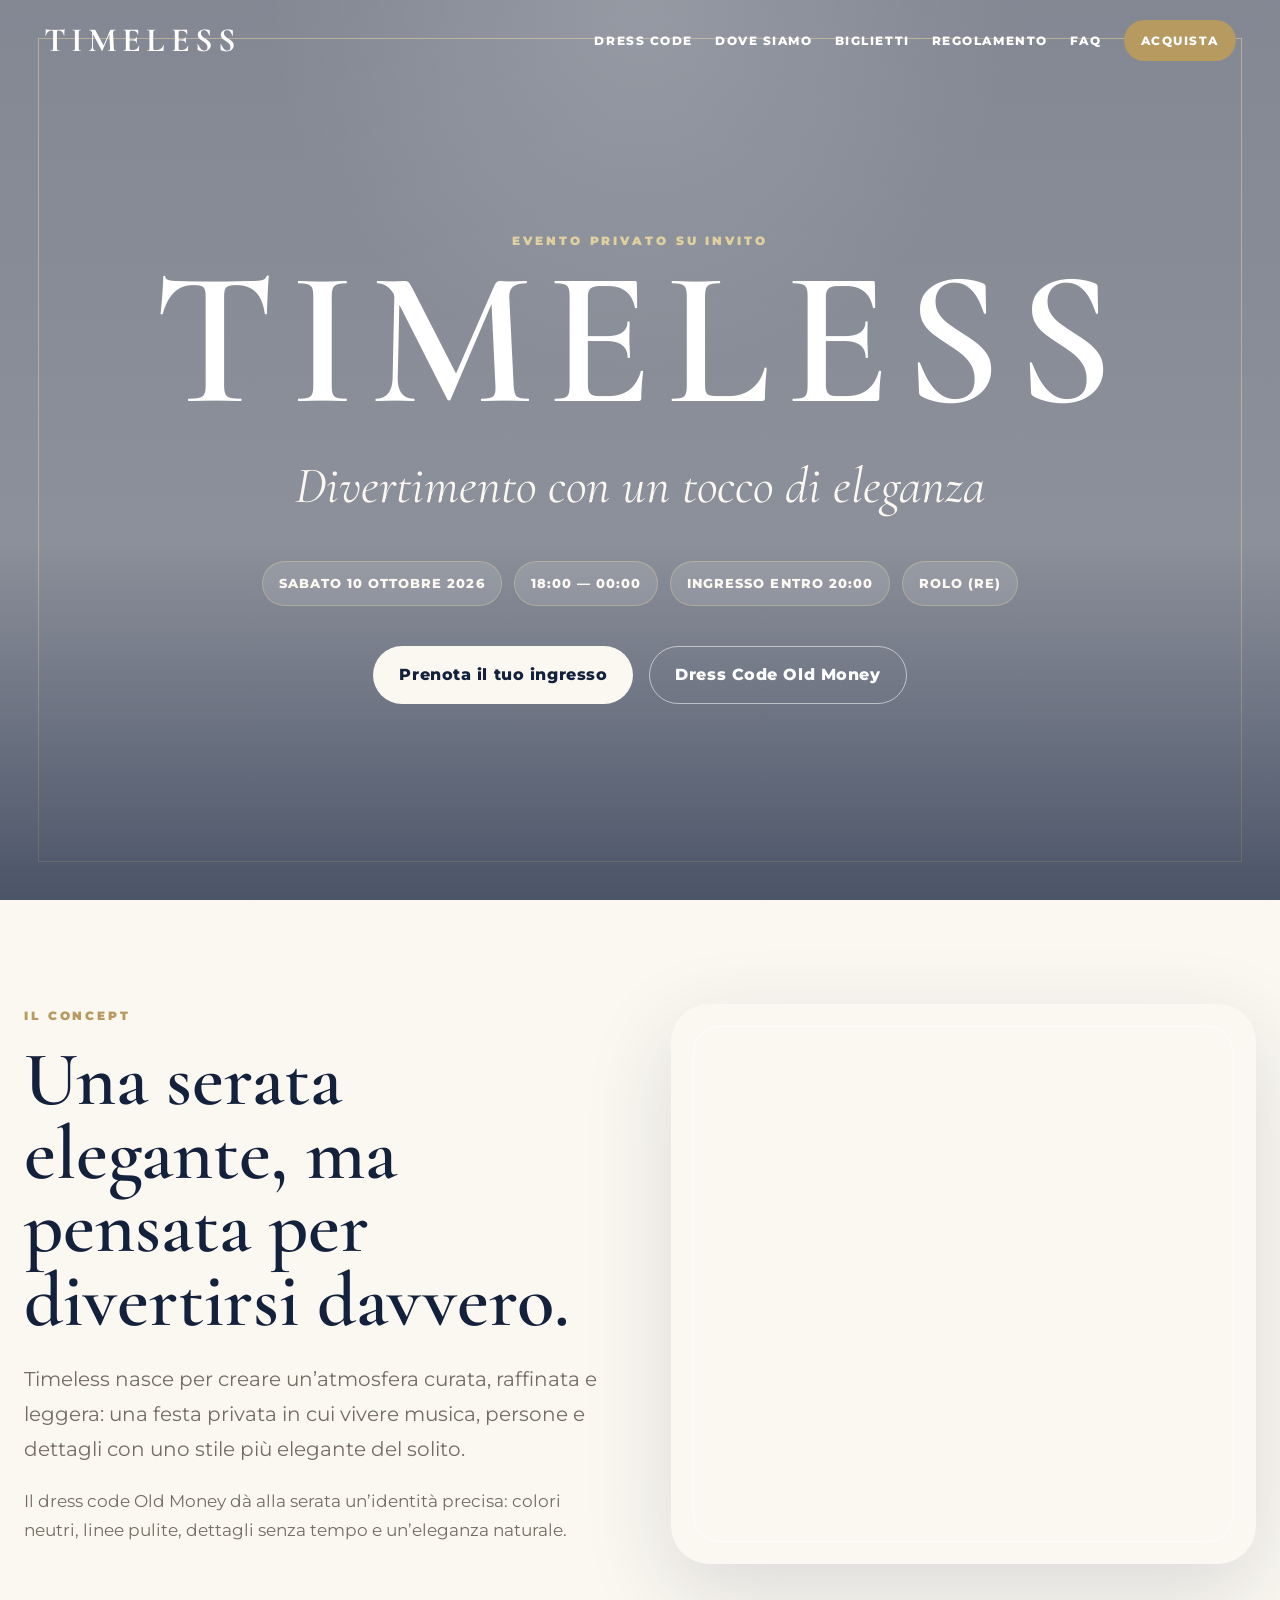
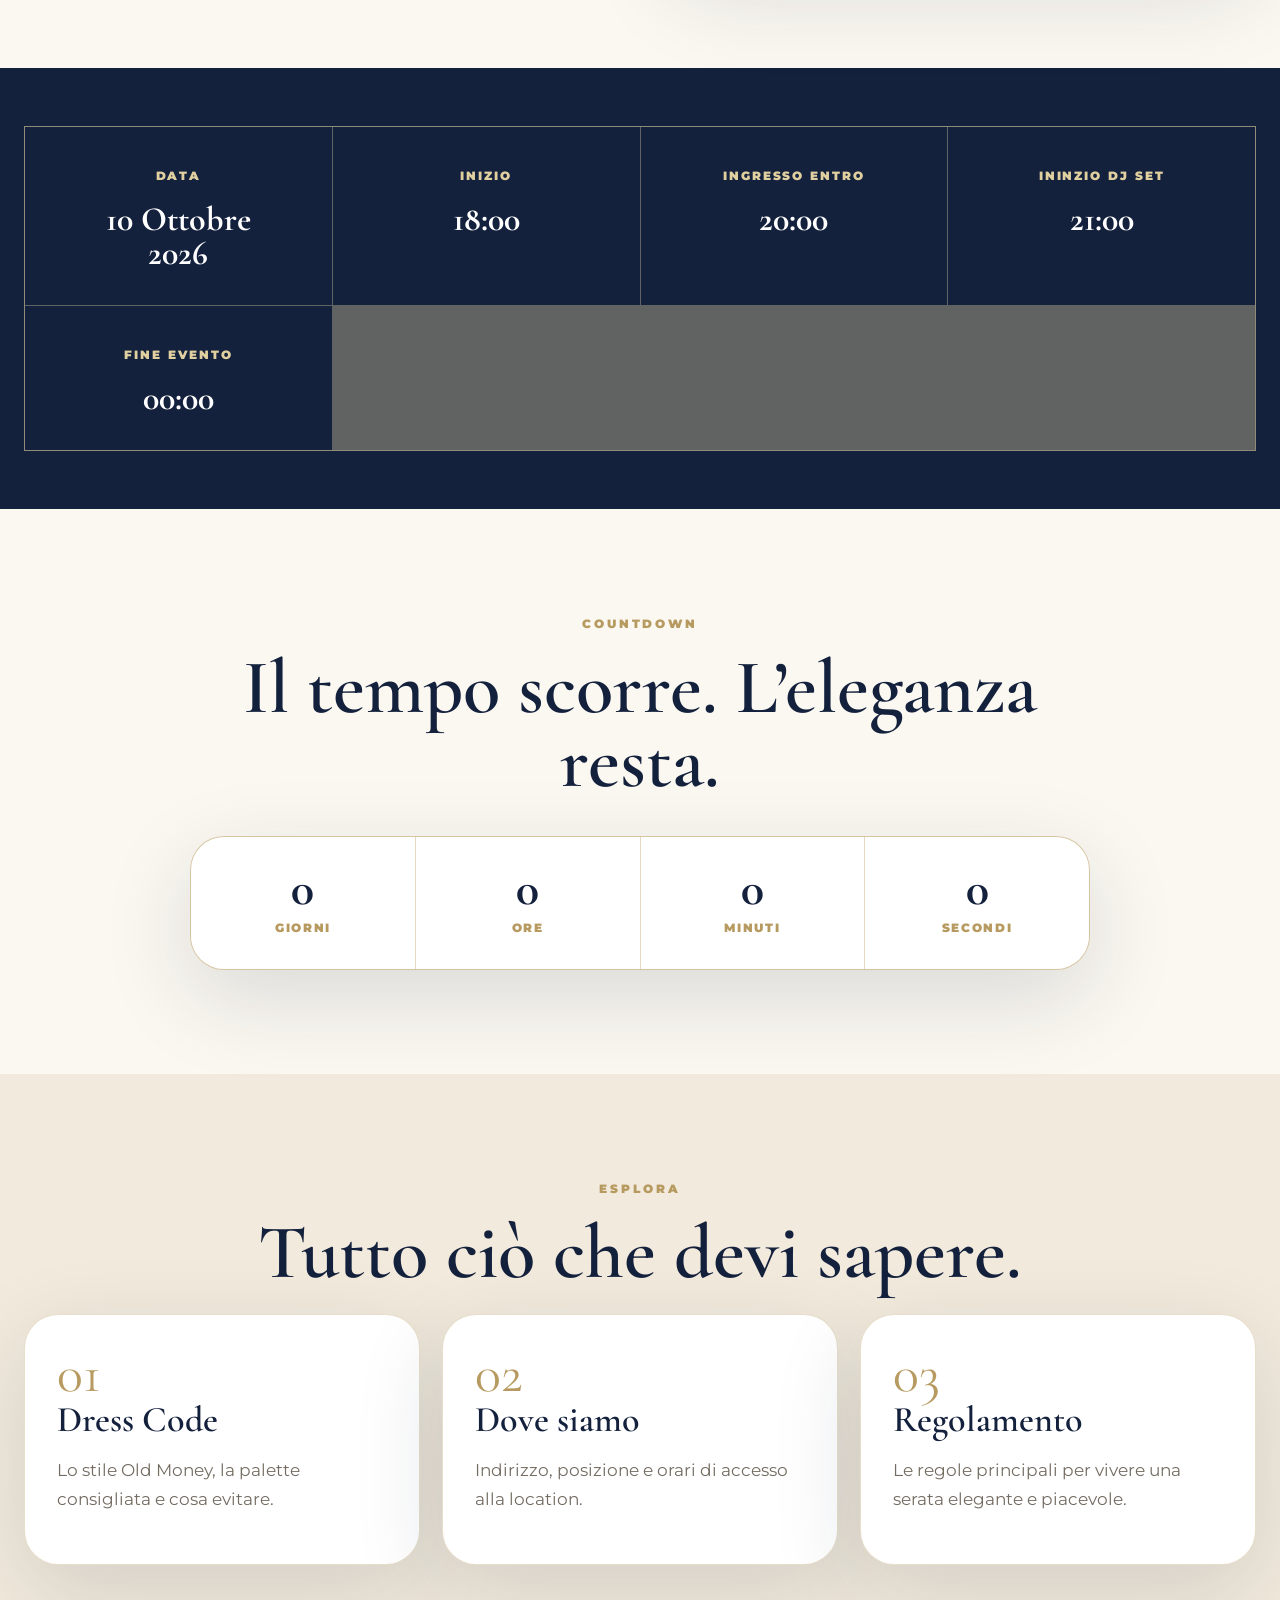
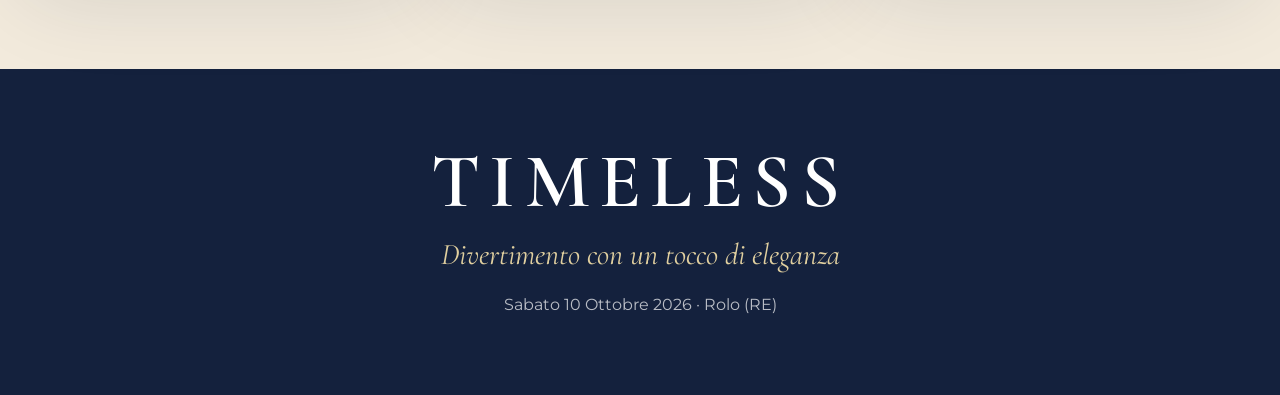
==== index.html @ 0459ccb4 "Update index.html" ====
<!doctype html>
<html lang="it">
<head>
  <meta charset="utf-8">
  <meta name="viewport" content="width=device-width, initial-scale=1">
  <title>Home | Timeless</title>
  <meta name="description" content="Timeless - Divertimento con un tocco di eleganza. Sabato 10 Ottobre 2026.">
  <meta property="og:title" content="Timeless">
  <meta property="og:description" content="Divertimento con un tocco di eleganza. Sabato 10 Ottobre 2026.">
  <meta name="theme-color" content="#14213d">
  <link rel="preconnect" href="https://fonts.googleapis.com">
  <link rel="preconnect" href="https://fonts.gstatic.com" crossorigin>
  <link href="https://fonts.googleapis.com/css2?family=Cormorant+Garamond:wght@500;600;700&family=Montserrat:wght@300;400;500;600;700;800&display=swap" rel="stylesheet">
  <link rel="stylesheet" href="style.css">
</head>
<body>

<nav class="nav">
  <div class="nav-inner">
    <a class="logo" href="index.html">Timeless</a>
    <button class="menu-toggle" aria-label="Apri menu">☰</button>
    <div class="menu">
      <a href="dress-code.html">Dress Code</a>
      <a href="dove-siamo.html">Dove siamo</a>
      <a href="biglietti.html">Biglietti</a>
      <a href="regolamento.html">Regolamento</a>
      <a href="faq.html">FAQ</a>
      <a class="cta" href="biglietti.html">Acquista</a>
    </div>
  </div>
</nav>

<header class="hero">
  <div class="hero-content">
    <p class="kicker reveal">Evento privato su invito</p>
    <h1 class="reveal">Timeless</h1>
    <p class="slogan reveal">Divertimento con un tocco di eleganza</p>
    <div class="meta reveal">
      <span>Sabato 10 Ottobre 2026</span>
      <span>18:00 — 00:00</span>
      <span>Ingresso entro 20:00</span>
      <span>Rolo (RE)</span>
    </div>
    <a class="btn primary reveal" href="biglietti.html">Prenota il tuo ingresso</a>
    <a class="btn light reveal" href="dress-code.html">Dress Code Old Money</a>
  </div>
</header>

<section class="section">
  <div class="container split">
    <div class="reveal">
      <p class="label">Il concept</p>
      <h2>Una serata elegante, ma pensata per divertirsi davvero.</h2>
      <p class="lead">
        Timeless nasce per creare un’atmosfera curata, raffinata e leggera:
        una festa privata in cui vivere musica, persone e dettagli con uno stile più elegante del solito.
      </p>
      <p>
        Il dress code Old Money dà alla serata un’identità precisa:
        colori neutri, linee pulite, dettagli senza tempo e un’eleganza naturale.
      </p>
    </div>
    <div class="image-card img-event reveal"></div>
  </div>
</section>

<section class="info-band">
  <div class="info-grid">
    <div class="info-item"><span>Data</span><strong>10 Ottobre<br>2026</strong></div>
    <div class="info-item"><span>Inizio</span><strong>18:00</strong></div>
    <div class="info-item"><span>Ingresso entro</span><strong>20:00</strong></div>
    <div class="info-item"><span>Ininzio DJ set</span><strong>21:00</strong></div>
    <div class="info-item"><span>Fine evento</span><strong>00:00</strong></div>
  </div>
</section>

<section class="section">
  <div class="container narrow center reveal">
    <p class="label">Countdown</p>
    <h2>Il tempo scorre. L’eleganza resta.</h2>
    <div class="countdown" data-countdown>
      <div><strong id="days">--</strong><span>Giorni</span></div>
      <div><strong id="hours">--</strong><span>Ore</span></div>
      <div><strong id="minutes">--</strong><span>Minuti</span></div>
      <div><strong id="seconds">--</strong><span>Secondi</span></div>
    </div>
  </div>
</section>

<section class="section" style="background:var(--cream)">
  <div class="container">
    <p class="label center reveal">Esplora</p>
    <h2 class="center reveal">Tutto ciò che devi sapere.</h2>
    <div class="feature-grid">
      <a class="feature reveal" href="dress-code.html"><div class="num">01</div><h3>Dress Code</h3><p>Lo stile Old Money, la palette consigliata e cosa evitare.</p></a>
      <a class="feature reveal" href="dove-siamo.html"><div class="num">02</div><h3>Dove siamo</h3><p>Indirizzo, posizione e orari di accesso alla location.</p></a>
      <a class="feature reveal" href="regolamento.html"><div class="num">03</div><h3>Regolamento</h3><p>Le regole principali per vivere una serata elegante e piacevole.</p></a>
    </div>
  </div>
</section>

<footer>
  <h2>Timeless</h2>
  <p>Divertimento con un tocco di eleganza</p>
  <span>Sabato 10 Ottobre 2026 · Rolo (RE)</span>
</footer>
<script src="script.js"></script>
</body>
</html>
---- style.css ----
:root{
  --white:#ffffff;
  --ivory:#fbf8f1;
  --cream:#f2eadc;
  --beige:#ddcbb4;
  --sand:#c6b08d;
  --gold:#b69a5f;
  --gold-soft:#e0cf9f;
  --navy:#14213d;
  --navy-soft:#223659;
  --ink:#27231f;
  --muted:#746c62;
  --line:rgba(182,154,95,.32);
  --shadow:0 28px 90px rgba(20,33,61,.14);
}

*{box-sizing:border-box}

html{scroll-behavior:smooth}

body{
  margin:0;
  background:var(--ivory);
  color:var(--ink);
  font-family:"Montserrat", Arial, sans-serif;
  line-height:1.75;
}

body.menu-open{overflow:hidden}

a{color:inherit}

.nav{
  position:fixed;
  top:0;
  left:0;
  width:100%;
  z-index:100;
  transition:.3s ease;
  color:var(--white);
}

.nav.scrolled,
body.inner-page .nav{
  background:rgba(251,248,241,.94);
  backdrop-filter:blur(18px);
  border-bottom:1px solid var(--line);
  color:var(--navy);
}

.nav-inner{
  max-width:1240px;
  margin:auto;
  padding:20px 24px;
  display:flex;
  align-items:center;
  justify-content:space-between;
  gap:22px;
}

.logo{
  font-family:"Cormorant Garamond", serif;
  font-size:34px;
  line-height:1;
  text-transform:uppercase;
  letter-spacing:.15em;
  font-weight:700;
  text-decoration:none;
}

.menu{
  display:flex;
  align-items:center;
  gap:22px;
  flex-wrap:wrap;
}

.menu a{
  text-decoration:none;
  text-transform:uppercase;
  letter-spacing:.13em;
  font-size:12px;
  font-weight:800;
}

.menu a:hover{color:var(--gold)}

.menu .cta{
  background:var(--gold);
  color:var(--white);
  padding:10px 17px;
  border-radius:999px;
}

.menu-toggle{
  display:none;
  background:transparent;
  border:0;
  color:inherit;
  font-size:30px;
}

.hero{
  min-height:100vh;
  display:grid;
  place-items:center;
  text-align:center;
  position:relative;
  overflow:hidden;
  color:var(--white);
  background:
    linear-gradient(rgba(20,33,61,.52), rgba(20,33,61,.46)),
    url("https://images.unsplash.com/photo-1519225421980-715cb0215aed?auto=format&fit=crop&w=2200&q=85") center/cover;
}

.hero::before{
  content:"";
  position:absolute;
  inset:38px;
  border:1px solid rgba(224,207,159,.55);
  pointer-events:none;
}

.hero::after{
  content:"";
  position:absolute;
  inset:0;
  background:
    radial-gradient(circle at top, rgba(255,255,255,.15), transparent 34%),
    linear-gradient(to bottom, transparent 60%, rgba(20,33,61,.56));
}

.hero-content{
  position:relative;
  z-index:2;
  max-width:1120px;
  padding:120px 24px 80px;
}

.kicker,.label{
  color:var(--gold-soft);
  text-transform:uppercase;
  letter-spacing:.24em;
  font-size:12px;
  font-weight:900;
  margin:0 0 17px;
}

.label{color:var(--gold)}

.hero h1,.page-hero h1,h2,h3{
  font-family:"Cormorant Garamond", serif;
  font-weight:600;
}

.hero h1{
  margin:0;
  font-size:clamp(78px,15vw,196px);
  line-height:.76;
  text-transform:uppercase;
  letter-spacing:.075em;
}

.slogan{
  font-family:"Cormorant Garamond", serif;
  font-size:clamp(30px,4vw,54px);
  font-style:italic;
  margin:28px 0 30px;
  color:var(--ivory);
}

.meta{
  display:flex;
  justify-content:center;
  flex-wrap:wrap;
  gap:12px;
  margin-bottom:34px;
}

.meta span{
  background:rgba(255,255,255,.12);
  border:1px solid rgba(224,207,159,.38);
  border-radius:999px;
  color:var(--ivory);
  padding:10px 16px;
  font-size:13px;
  font-weight:800;
  text-transform:uppercase;
  letter-spacing:.08em;
}

.btn{
  display:inline-flex;
  justify-content:center;
  align-items:center;
  min-height:50px;
  padding:14px 25px;
  margin:6px;
  border-radius:999px;
  border:1px solid transparent;
  font-weight:800;
  text-decoration:none;
  letter-spacing:.035em;
  transition:.22s ease;
  cursor:pointer;
}

.btn:hover{
  transform:translateY(-2px);
  box-shadow:0 18px 40px rgba(20,33,61,.16);
}

.btn.primary{background:var(--navy);color:var(--white)}
.btn.light{background:var(--white);color:var(--navy);border-color:var(--line)}
.btn.gold{background:var(--gold);color:var(--white)}
.btn.full{width:100%}

.hero .btn.primary{background:var(--ivory);color:var(--navy)}
.hero .btn.light{background:transparent;color:var(--white);border-color:rgba(255,255,255,.55)}

.section{
  padding:104px 24px;
}

.container{
  max-width:1240px;
  margin:auto;
}

.narrow{max-width:900px}

.center{text-align:center;margin-left:auto;margin-right:auto}

h2{
  font-size:clamp(44px,6vw,82px);
  line-height:.96;
  margin:0 0 24px;
  color:var(--navy);
}

h3{
  color:var(--navy);
  font-size:36px;
  line-height:1.04;
  margin:0 0 13px;
}

p{
  font-size:17px;
  color:var(--muted);
}

.lead{
  font-size:20px;
  max-width:780px;
}

.split{
  display:grid;
  grid-template-columns:1fr 1fr;
  gap:62px;
  align-items:center;
}

.image-card{
  min-height:560px;
  border-radius:38px;
  background:center/cover;
  box-shadow:var(--shadow);
  position:relative;
  overflow:hidden;
}

.image-card:after{
  content:"";
  position:absolute;
  inset:22px;
  border:1px solid rgba(255,255,255,.6);
  border-radius:28px;
}

.img-event{background-image:url("https://images.unsplash.com/photo-1464366400600-7168b8af9bc3?auto=format&fit=crop&w=1400&q=85")}
.img-dress{background-image:url("https://images.unsplash.com/photo-1515886657613-9f3515b0c78f?auto=format&fit=crop&w=1400&q=85")}
.img-location{background-image:url("https://images.unsplash.com/photo-1524230572899-a752b3835840?auto=format&fit=crop&w=1400&q=85")}

.info-band{
  background:var(--navy);
  color:var(--white);
  padding:58px 24px;
}

.info-grid{
  max-width:1240px;
  margin:auto;
  display:grid;
  grid-template-columns:repeat(4,1fr);
  border:1px solid rgba(224,207,159,.38);
  background:rgba(224,207,159,.38);
  gap:1px;
}

.info-item{
  background:var(--navy);
  padding:34px 24px;
  text-align:center;
}

.info-item span{
  color:var(--gold-soft);
  text-transform:uppercase;
  letter-spacing:.16em;
  font-size:12px;
  font-weight:900;
}

.info-item strong{
  display:block;
  margin-top:14px;
  color:var(--white);
  font-family:"Cormorant Garamond", serif;
  font-size:34px;
  line-height:1;
}

.countdown{
  display:grid;
  grid-template-columns:repeat(4,1fr);
  gap:1px;
  background:var(--line);
  border:1px solid var(--line);
  border-radius:34px;
  overflow:hidden;
  box-shadow:var(--shadow);
  margin-top:38px;
}

.countdown div{
  background:var(--white);
  padding:28px 12px;
  text-align:center;
}

.countdown strong{
  color:var(--navy);
  font-family:"Cormorant Garamond", serif;
  font-size:48px;
  line-height:1;
  display:block;
}

.countdown span{
  color:var(--gold);
  text-transform:uppercase;
  letter-spacing:.14em;
  font-size:12px;
  font-weight:900;
}

.feature-grid{
  display:grid;
  grid-template-columns:repeat(3,1fr);
  gap:22px;
}

.feature,.card,.ticket,.location-box,.rules-list,.faq-item{
  background:var(--white);
  border:1px solid var(--line);
  border-radius:34px;
  box-shadow:var(--shadow);
}

.feature{
  padding:32px;
  text-decoration:none;
  transition:.25s ease;
}

.feature:hover{transform:translateY(-4px)}

.feature .num{
  color:var(--gold);
  font-family:"Cormorant Garamond", serif;
  font-size:54px;
  line-height:1;
}

.page-hero{
  min-height:500px;
  display:grid;
  place-items:center;
  text-align:center;
  position:relative;
  overflow:hidden;
  background:
    linear-gradient(rgba(251,248,241,.68), rgba(251,248,241,.9)),
    var(--bg) center/cover;
}

.page-hero:after{
  content:"";
  position:absolute;
  inset:34px;
  border:1px solid rgba(182,154,95,.52);
}

.page-hero-content{
  position:relative;
  z-index:2;
  padding:120px 24px 66px;
}

.page-hero h1{
  color:var(--navy);
  font-size:clamp(62px,11vw,128px);
  line-height:.84;
  margin:0;
}

.page-hero p{
  max-width:760px;
  margin:20px auto 0;
  color:var(--navy);
  font-size:20px;
}

.palette{
  display:grid;
  grid-template-columns:repeat(3,1fr);
  gap:18px;
}

.swatch{
  min-height:155px;
  border-radius:30px;
  display:flex;
  align-items:flex-end;
  padding:18px;
  background:var(--c);
  border:1px solid rgba(20,33,61,.08);
  box-shadow:var(--shadow);
}

.swatch span{
  background:rgba(255,255,255,.82);
  color:var(--navy);
  border-radius:999px;
  padding:8px 12px;
  font-size:13px;
  font-weight:900;
}

.advice-grid,.ticket-grid{
  display:grid;
  grid-template-columns:repeat(2,1fr);
  gap:24px;
}

.card{
  padding:34px;
}

.ticket{
  padding:40px;
}

.ticket.featured{
  background:linear-gradient(180deg,#fff,var(--cream));
  border-color:rgba(182,154,95,.78);
}

.ticket-type{
  color:var(--gold);
  text-transform:uppercase;
  letter-spacing:.18em;
  font-size:12px;
  font-weight:900;
}

.price{
  color:var(--navy);
  font-family:"Cormorant Garamond", serif;
  font-size:90px;
  line-height:1;
  margin:12px 0 12px;
}

.ticket ul{
  list-style:none;
  padding:0;
  margin:0 0 30px;
}

.ticket li{
  padding:12px 0;
  border-bottom:1px solid rgba(182,154,95,.2);
  color:var(--muted);
}

.ticket li:before{
  content:"✓";
  color:var(--gold);
  font-weight:900;
  margin-right:10px;
}

.location-box{
  padding:42px;
}

.map-card{
  min-height:440px;
  border-radius:38px;
  background:
    linear-gradient(rgba(20,33,61,.65), rgba(20,33,61,.75)),
    url("https://images.unsplash.com/photo-1524230572899-a752b3835840?auto=format&fit=crop&w=1400&q=85") center/cover;
  display:grid;
  place-items:center;
  text-align:center;
  color:var(--white);
  box-shadow:var(--shadow);
}

.map-card h3{color:var(--white);font-size:48px}
.map-card p{color:var(--gold-soft)}

.rules-list{
  overflow:hidden;
}

.rule{
  display:grid;
  grid-template-columns:270px 1fr;
  gap:24px;
  padding:26px 32px;
  border-bottom:1px solid rgba(182,154,95,.2);
}

.rule:last-child{border-bottom:0}

.rule strong{color:var(--navy)}
.rule span{color:var(--muted)}

.faq-grid{
  display:grid;
  gap:18px;
}

.faq-item{
  padding:28px 32px;
}

.faq-item h3{
  font-size:30px;
}

.faq-item p{
  margin-bottom:0;
}

footer{
  background:var(--navy);
  color:var(--white);
  text-align:center;
  padding:76px 24px;
}

footer h2{
  color:var(--white);
  margin:0 0 10px;
  text-transform:uppercase;
  letter-spacing:.12em;
}

footer p{
  color:var(--gold-soft);
  font-family:"Cormorant Garamond", serif;
  font-size:30px;
  font-style:italic;
  margin:0 0 10px;
}

footer span{color:rgba(255,255,255,.7)}

.reveal{
  opacity:0;
  transform:translateY(22px);
  transition:.7s ease;
}

.reveal.visible{
  opacity:1;
  transform:translateY(0);
}

@media(max-width:920px){
  .menu-toggle{display:block}
  .menu{
    position:fixed;
    inset:72px 0 auto 0;
    background:rgba(251,248,241,.98);
    color:var(--navy);
    padding:24px;
    display:none;
    flex-direction:column;
    border-bottom:1px solid var(--line);
  }
  .menu.open{display:flex}
  .split{grid-template-columns:1fr}
  .info-grid{grid-template-columns:repeat(2,1fr)}
  .feature-grid{grid-template-columns:1fr}
  .palette{grid-template-columns:repeat(2,1fr)}
  .advice-grid,.ticket-grid{grid-template-columns:1fr}
  .rule{grid-template-columns:1fr;gap:8px}
}

@media(max-width:560px){
  .nav-inner{padding:16px 20px}
  .logo{font-size:27px}
  .hero h1{font-size:68px}
  .section{padding:76px 20px}
  .info-grid{grid-template-columns:1fr}
  .countdown{grid-template-columns:repeat(2,1fr)}
  .palette{grid-template-columns:1fr}
  .image-card{min-height:360px}
  .price{font-size:70px}
}
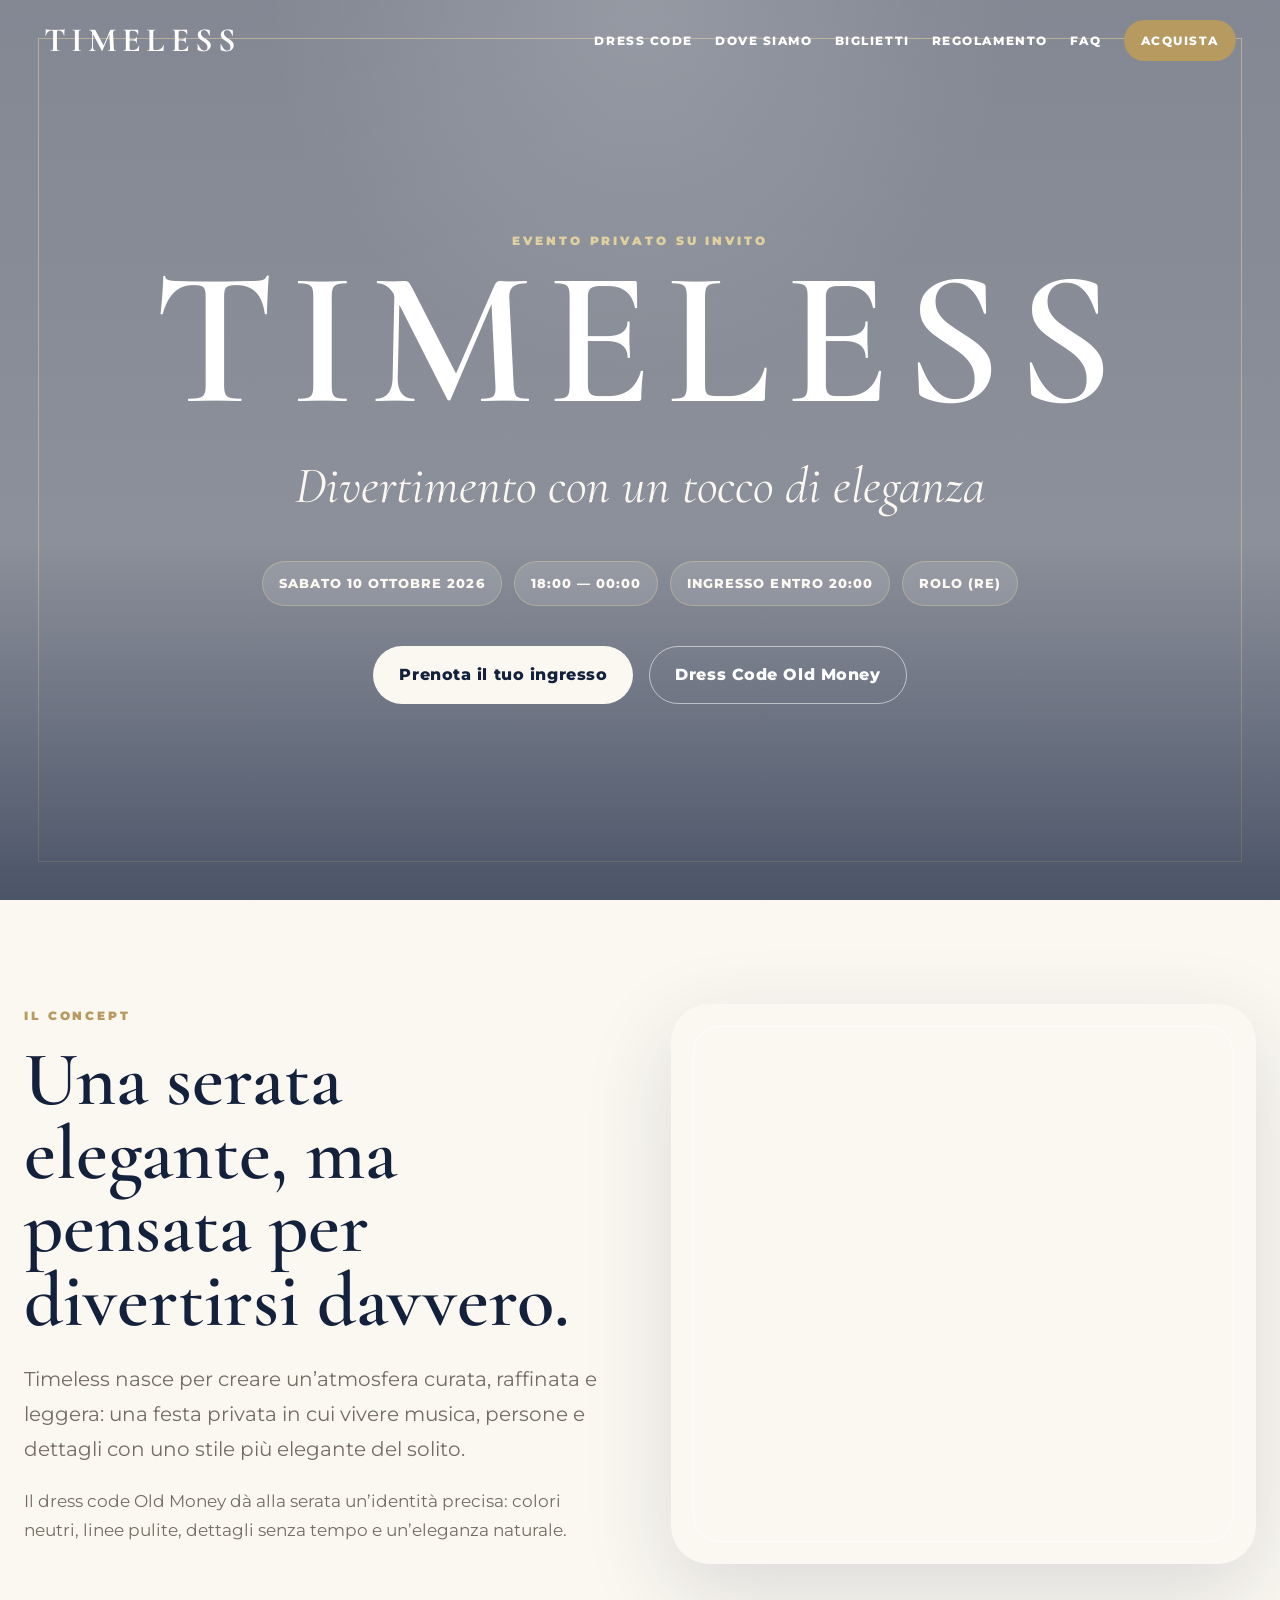
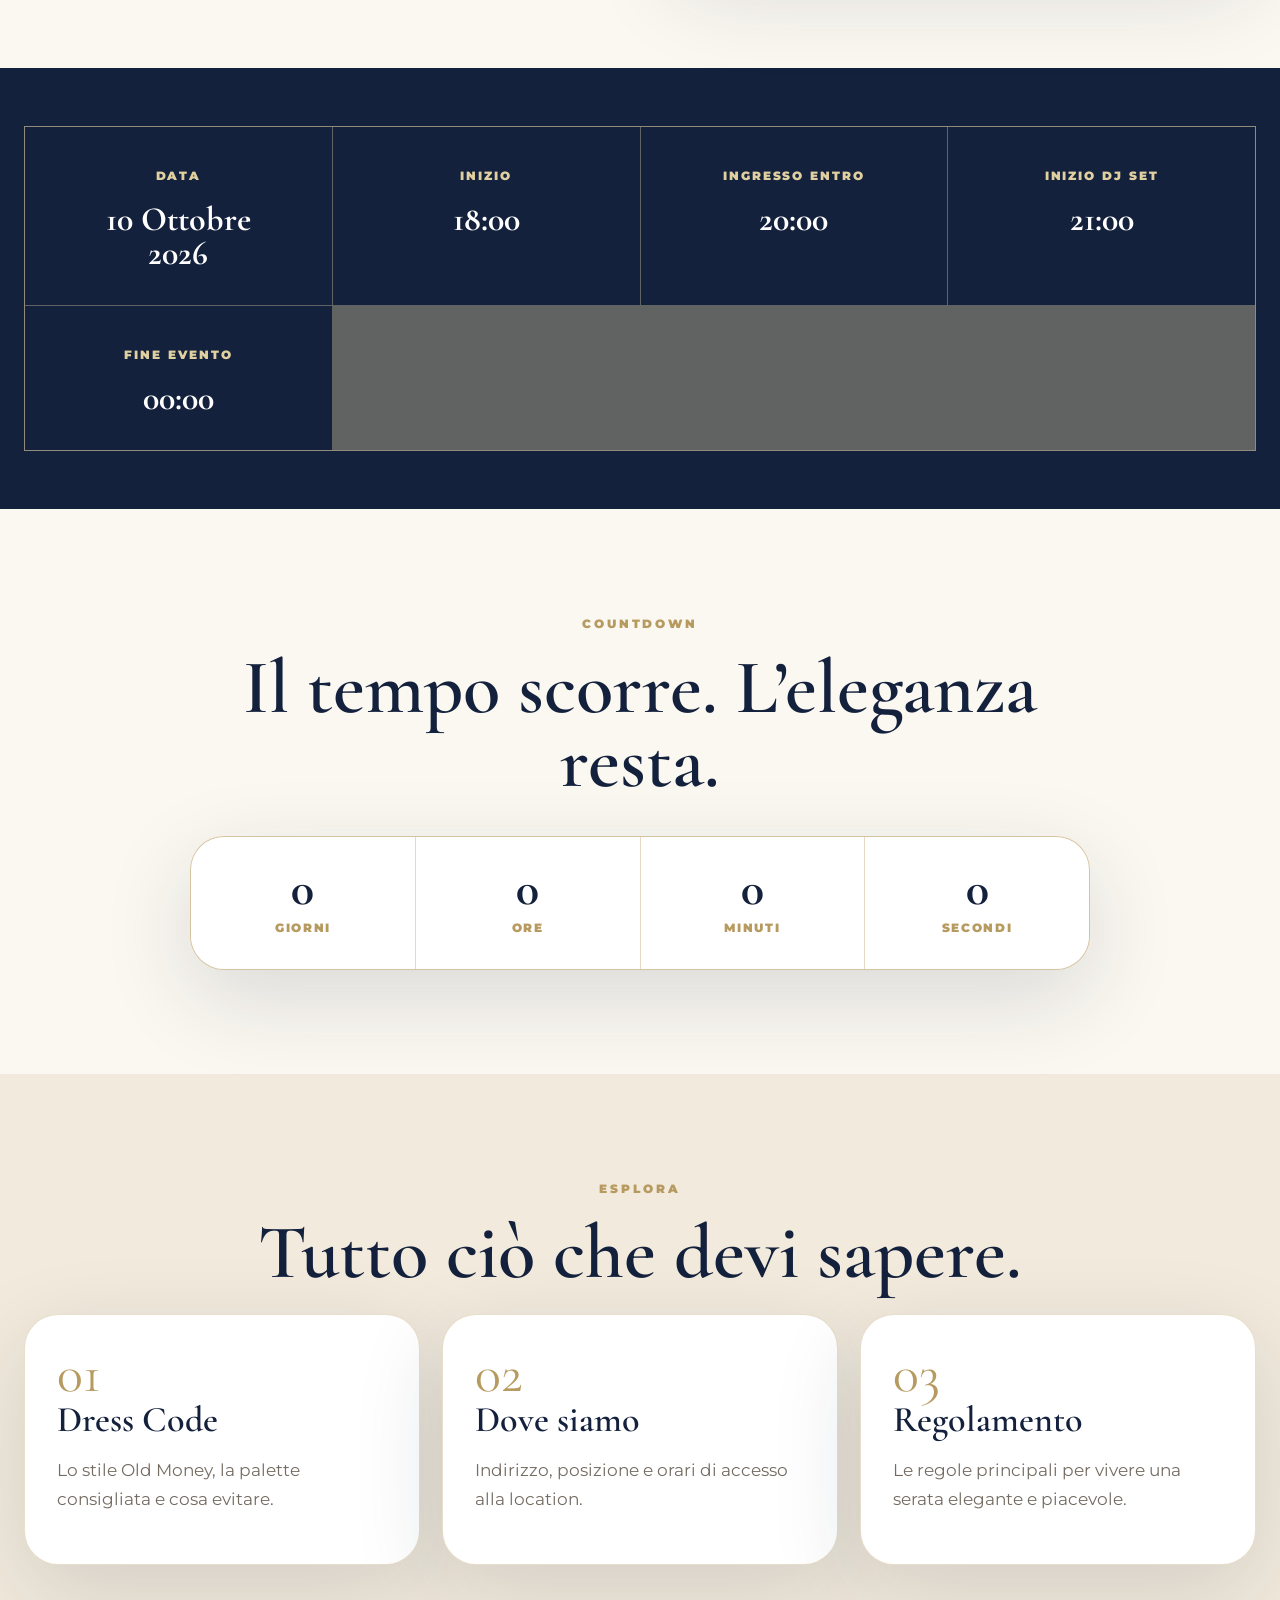
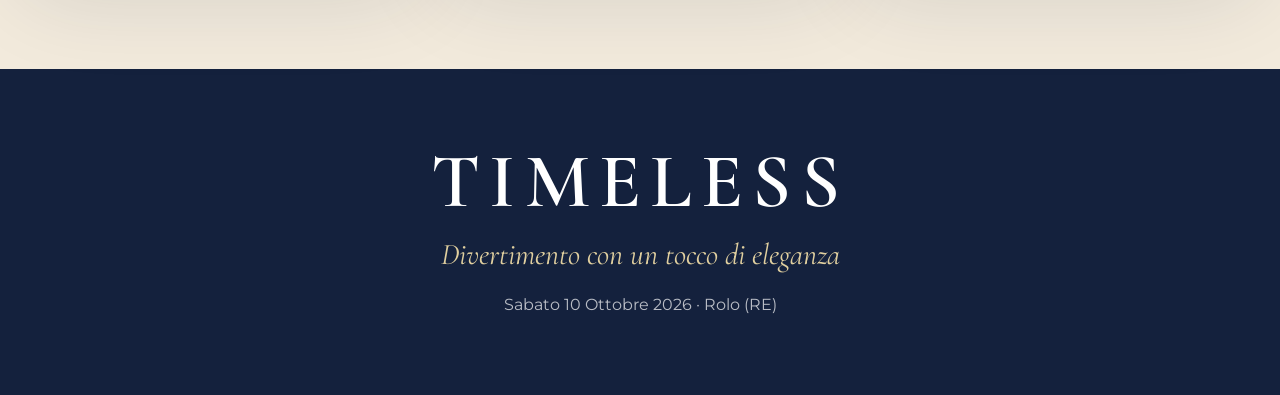
==== commit 3cd7e893: "Update index.html" ====
--- a/index.html
+++ b/index.html
@@ -69,7 +69,7 @@
     <div class="info-item"><span>Data</span><strong>10 Ottobre<br>2026</strong></div>
     <div class="info-item"><span>Inizio</span><strong>18:00</strong></div>
     <div class="info-item"><span>Ingresso entro</span><strong>20:00</strong></div>
-    <div class="info-item"><span>Ininzio DJ set</span><strong>21:00</strong></div>
+    <div class="info-item"><span>Inizio DJ set</span><strong>21:00</strong></div>
     <div class="info-item"><span>Fine evento</span><strong>00:00</strong></div>
   </div>
 </section>
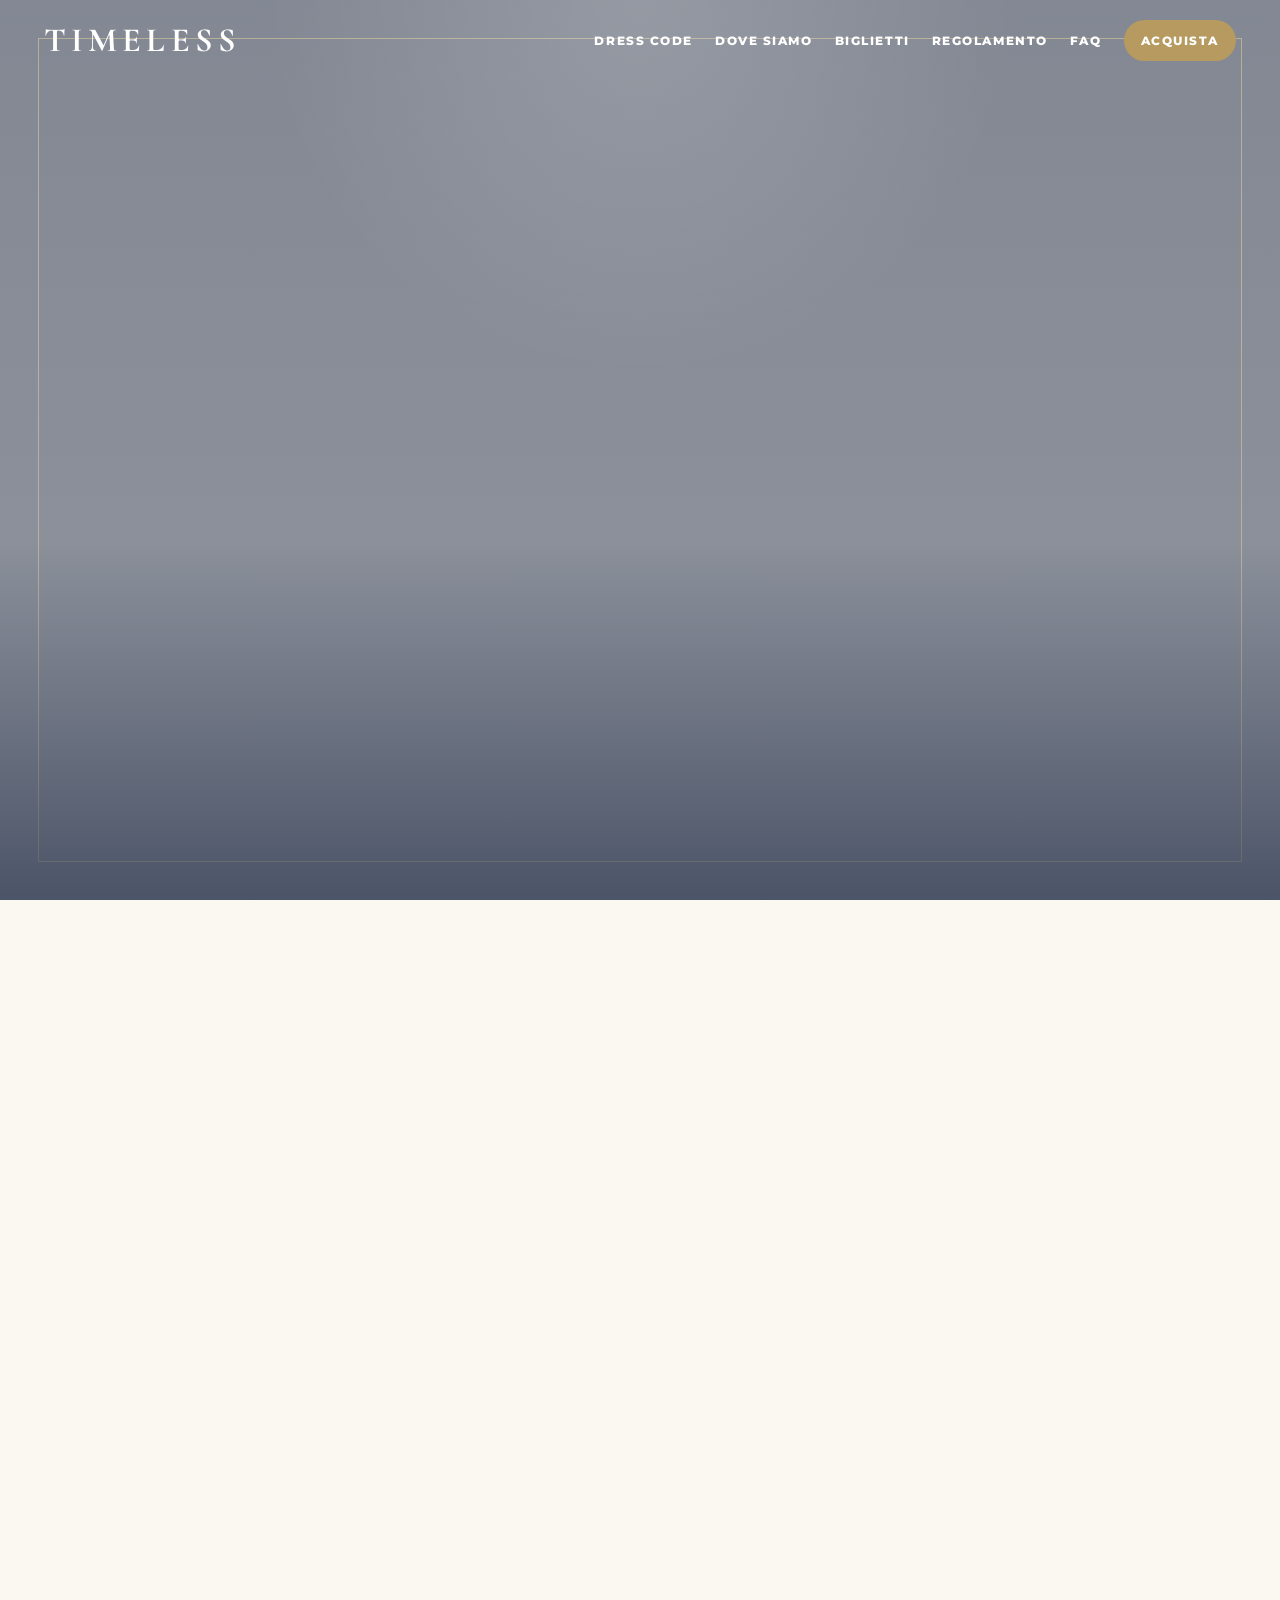
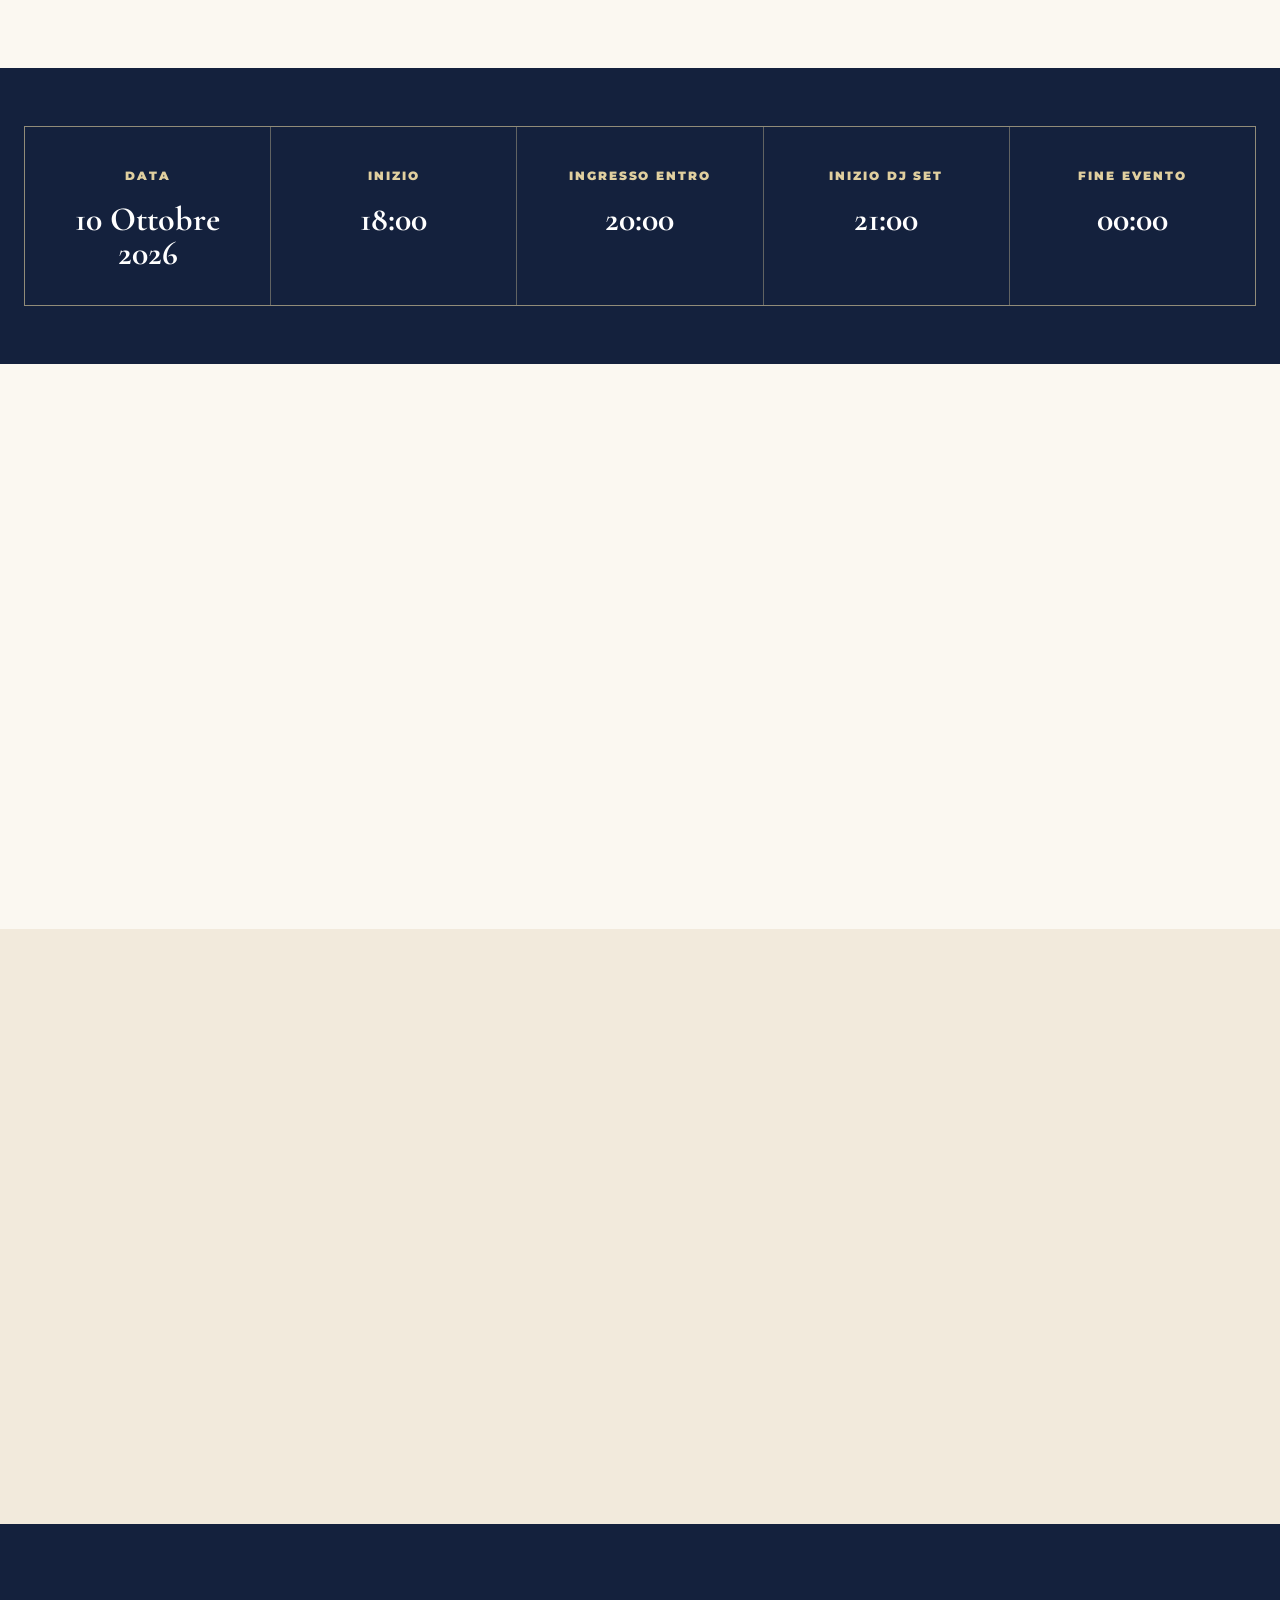
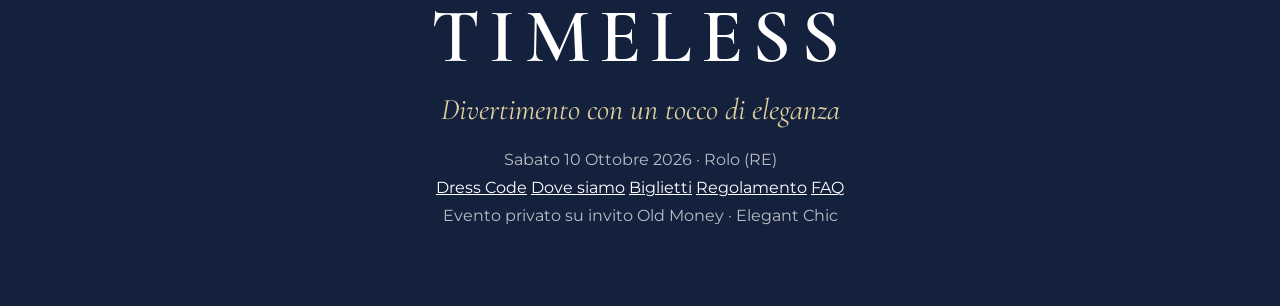
==== commit 18d0083b: "Update index.html footer aggiornato" ====
--- a/index.html
+++ b/index.html
@@ -57,7 +57,7 @@
       </p>
       <p>
         Il dress code Old Money dà alla serata un’identità precisa:
-        colori neutri, linee pulite, dettagli senza tempo e un’eleganza naturale.
+        colori neutri, linee pulite, dettagli senza tempo e un’eleganza naturale!
       </p>
     </div>
     <div class="image-card img-event reveal"></div>
@@ -99,11 +99,25 @@
   </div>
 </section>
 
-<footer>
-  <h2>Timeless</h2>
-  <p>Divertimento con un tocco di eleganza</p>
-  <span>Sabato 10 Ottobre 2026 · Rolo (RE)</span>
+<footer class="premium-footer">
+  <div class="footer-inner">
+    <div class="footer-brand">
+      <h2>Timeless</h2>
+      <p>Divertimento con un tocco di eleganza</p>
+      <span>Sabato 10 Ottobre 2026 · Rolo (RE)</span>
+    </div>
+
+    <div class="footer-links">
+      <a href="dress-code.html">Dress Code</a>
+      <a href="dove-siamo.html">Dove siamo</a>
+      <a href="biglietti.html">Biglietti</a>
+      <a href="regolamento.html">Regolamento</a>
+      <a href="faq.html">FAQ</a>
+    </div>
+  </div>
+
+  <div class="footer-bottom">
+    <span>Evento privato su invito</span>
+    <span>Old Money · Elegant Chic</span>
+  </div>
 </footer>
-<script src="script.js"></script>
-</body>
-</html>
--- a/style.css
+++ b/style.css
@@ -111,7 +111,7 @@
   color:var(--white);
   background:
     linear-gradient(rgba(20,33,61,.52), rgba(20,33,61,.46)),
-    url("https://images.unsplash.com/photo-1519225421980-715cb0215aed?auto=format&fit=crop&w=2200&q=85") center/cover;
+    url("https://images.unsplash.com/photo-1519671482749-fd09be7ccebf?auto=format&fit=crop&w=2200&q=85") center/cover;
 }
 
 .hero::before{
@@ -280,9 +280,17 @@
   border-radius:28px;
 }
 
-.img-event{background-image:url("https://images.unsplash.com/photo-1464366400600-7168b8af9bc3?auto=format&fit=crop&w=1400&q=85")}
-.img-dress{background-image:url("https://images.unsplash.com/photo-1515886657613-9f3515b0c78f?auto=format&fit=crop&w=1400&q=85")}
-.img-location{background-image:url("https://images.unsplash.com/photo-1524230572899-a752b3835840?auto=format&fit=crop&w=1400&q=85")}
+.img-event{
+  background-image:url("https://images.unsplash.com/photo-1519671482749-fd09be7ccebf?auto=format&fit=crop&w=1400&q=85");
+}
+
+.img-dress{
+  background-image:url("https://images.unsplash.com/photo-1529139574466-a303027c1d8b?auto=format&fit=crop&w=1400&q=85");
+}
+
+.img-location{
+  background-image:url("https://images.unsplash.com/photo-1527529482837-4698179dc6ce?auto=format&fit=crop&w=1400&q=85");
+}
 
 .info-band{
   background:var(--navy);
@@ -294,7 +302,7 @@
   max-width:1240px;
   margin:auto;
   display:grid;
-  grid-template-columns:repeat(4,1fr);
+  grid-template-columns:repeat(5,1fr);
   border:1px solid rgba(224,207,159,.38);
   background:rgba(224,207,159,.38);
   gap:1px;
@@ -625,3 +633,66 @@
   .image-card{min-height:360px}
   .price{font-size:70px}
 }
+.ticket-locked {
+  background: #c6b08d !important;
+  color: #ffffff !important;
+  cursor: not-allowed;
+  opacity: 0.85;
+}
+
+.ticket-available {
+  background: #14213d !important;
+  cursor: pointer;
+  opacity: 1;
+}
+
+.parking-section {
+  background: var(--cream);
+}
+
+.parking-grid {
+  display: grid;
+  grid-template-columns: repeat(3, 1fr);
+  gap: 22px;
+  margin-top: 42px;
+}
+
+.parking-card {
+  background: var(--white);
+  border: 1px solid var(--line);
+  border-radius: 34px;
+  padding: 32px;
+  box-shadow: var(--shadow);
+}
+
+.parking-card span {
+  display: inline-block;
+  color: var(--gold);
+  text-transform: uppercase;
+  letter-spacing: .14em;
+  font-size: 12px;
+  font-weight: 900;
+  margin-bottom: 14px;
+}
+
+.parking-card h3 {
+  margin-bottom: 18px;
+}
+
+.parking-card p {
+  font-size: 15px;
+}
+
+@media(max-width: 920px) {
+  .parking-grid {
+    grid-template-columns: 1fr;
+  }
+}
+
+.ticket-note {
+  margin-top: 18px;
+  font-size: 13px;
+  line-height: 1.5;
+  color: var(--muted);
+  text-align: center;
+}
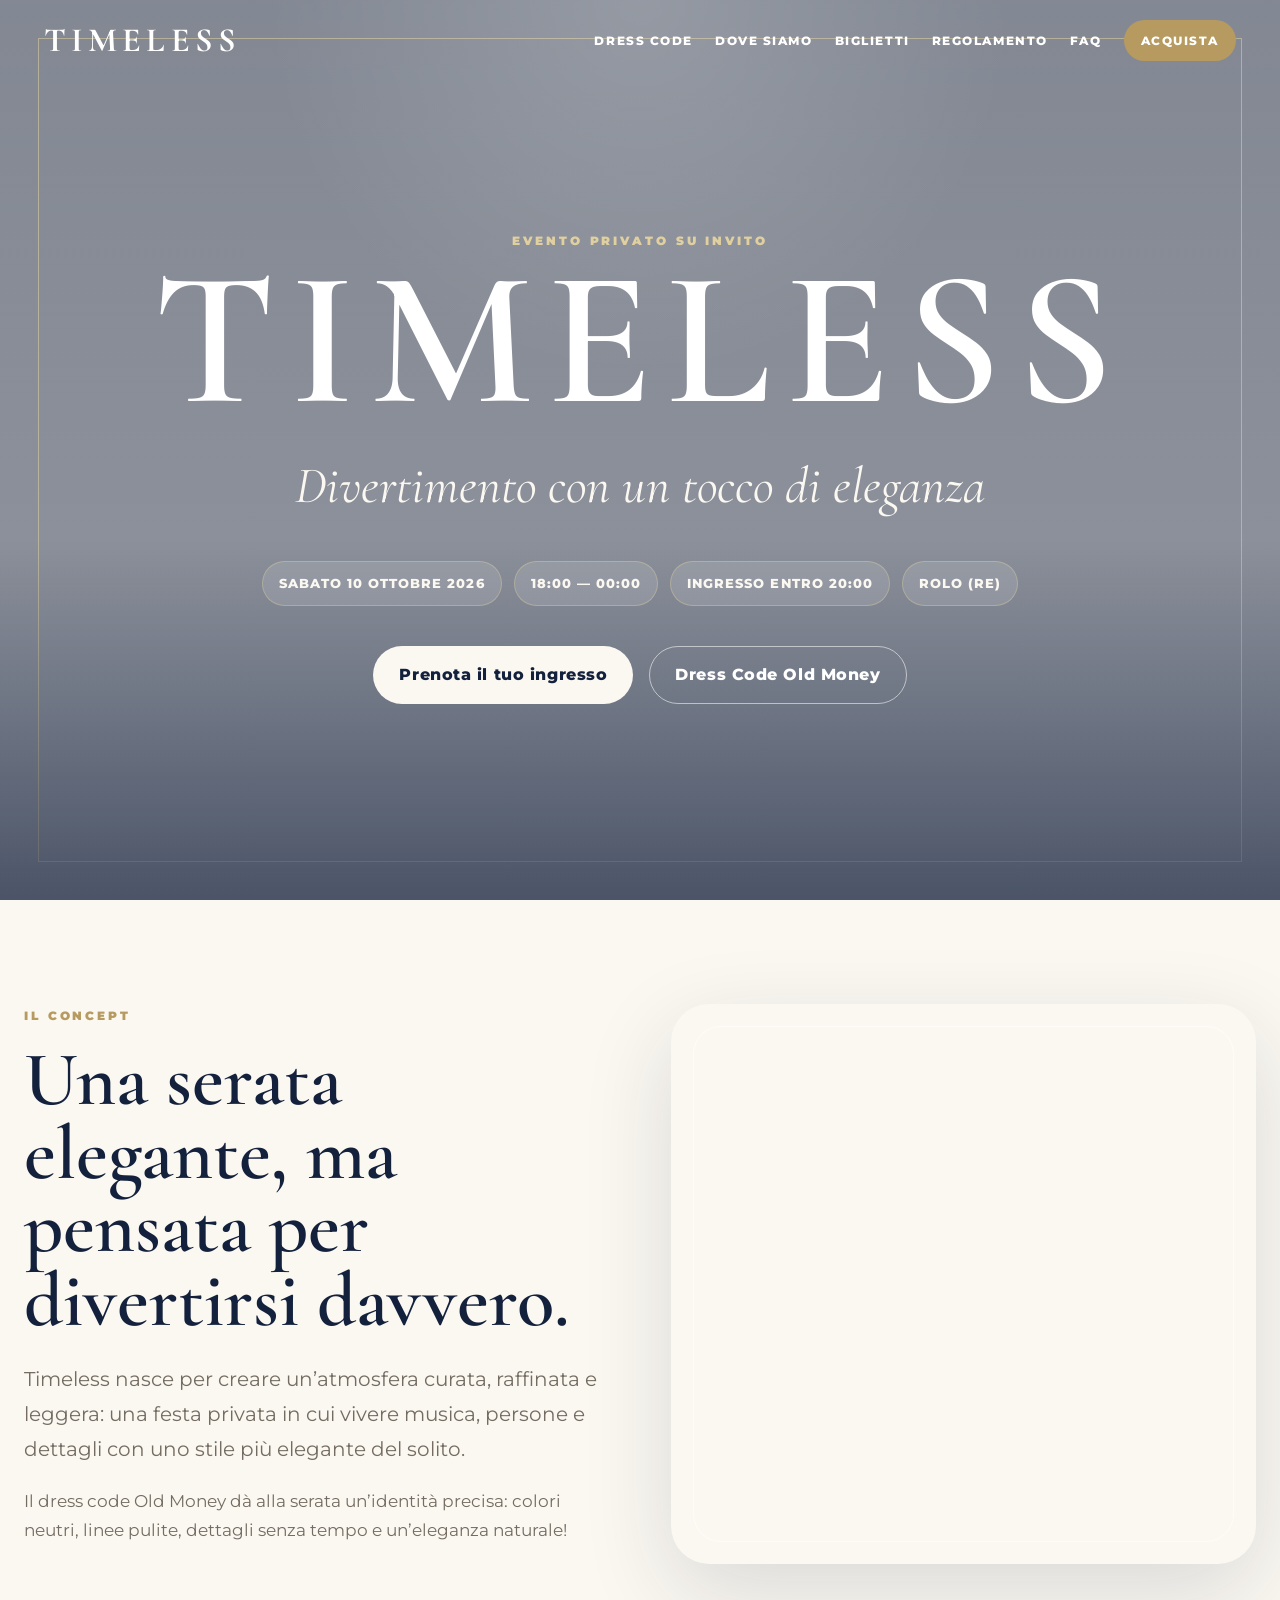
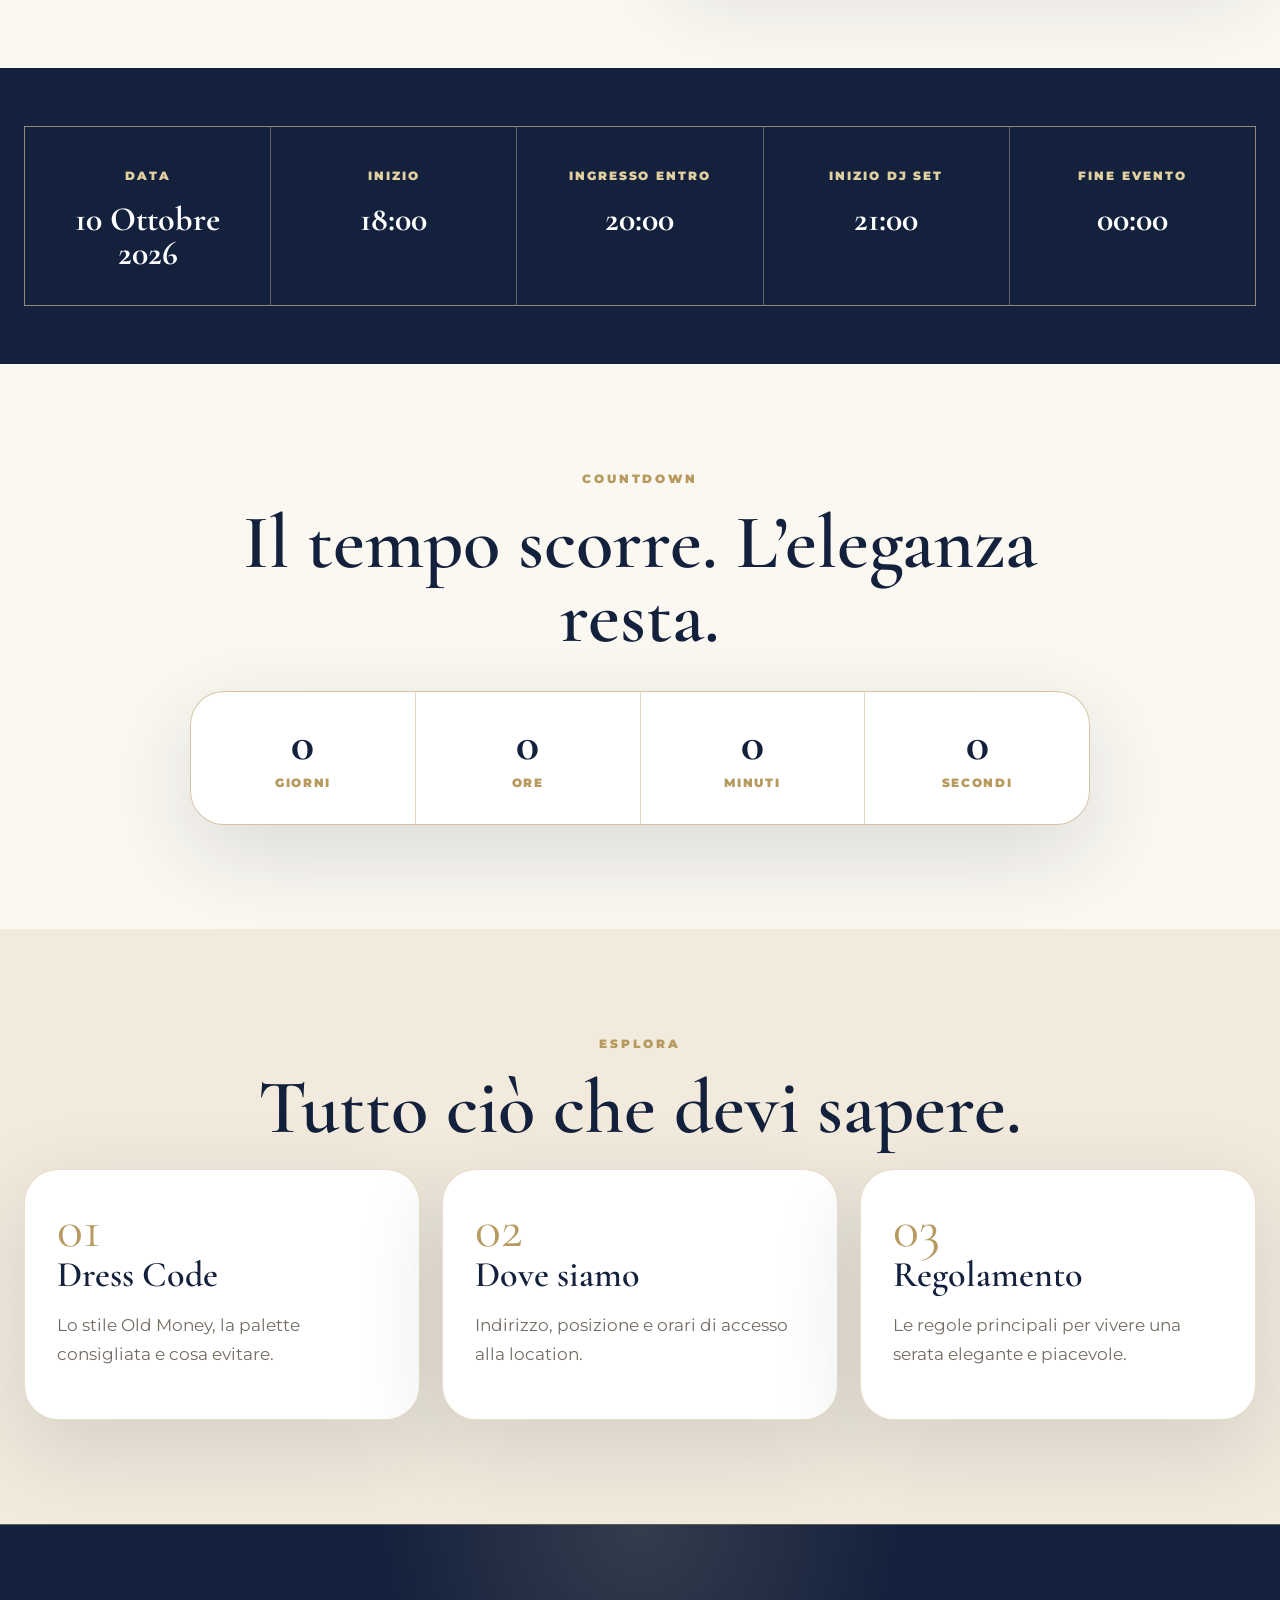
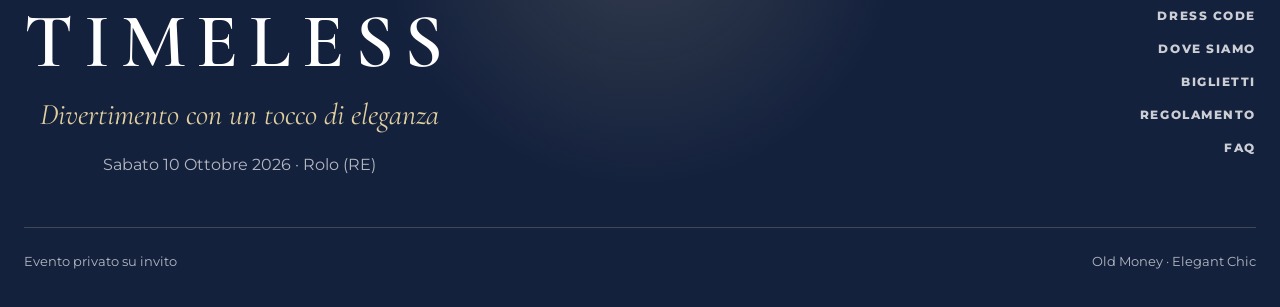
==== commit ef6d3c3a: "Add files via upload" ====
--- a/index.html
+++ b/index.html
@@ -121,3 +121,6 @@
     <span>Old Money · Elegant Chic</span>
   </div>
 </footer>
+<script src="script.js"></script>
+</body>
+</html>
--- a/style.css
+++ b/style.css
@@ -591,12 +591,17 @@
 footer span{color:rgba(255,255,255,.7)}
 
 .reveal{
+  opacity:1;
+  transform:none;
+  transition:.7s ease;
+}
+
+.animate .reveal{
   opacity:0;
   transform:translateY(22px);
-  transition:.7s ease;
-}
-
-.reveal.visible{
+}
+
+.animate .reveal.visible{
   opacity:1;
   transform:translateY(0);
 }
@@ -696,3 +701,94 @@
   color: var(--muted);
   text-align: center;
 }
+
+/* ======================
+   PREMIUM FOOTER
+====================== */
+
+.premium-footer {
+  background:
+    radial-gradient(circle at top, rgba(224,207,159,.16), transparent 35%),
+    var(--navy);
+  color: var(--white);
+  padding: 80px 24px 34px;
+  border-top: 1px solid rgba(224,207,159,.35);
+}
+
+.footer-inner {
+  max-width: 1240px;
+  margin: auto;
+  display: flex;
+  justify-content: space-between;
+  gap: 48px;
+  align-items: flex-start;
+}
+
+.footer-brand h2 {
+  color: var(--white);
+  margin: 0 0 10px;
+  text-transform: uppercase;
+  letter-spacing: .14em;
+}
+
+.footer-brand p {
+  color: var(--gold-soft);
+  font-family: "Cormorant Garamond", serif;
+  font-size: 30px;
+  font-style: italic;
+  margin: 0 0 10px;
+}
+
+.footer-brand span,
+.footer-bottom span {
+  color: rgba(255,255,255,.68);
+}
+
+.footer-links {
+  display: grid;
+  gap: 12px;
+  text-align: right;
+}
+
+.footer-links a {
+  color: rgba(255,255,255,.78);
+  text-decoration: none;
+  text-transform: uppercase;
+  letter-spacing: .13em;
+  font-size: 12px;
+  font-weight: 800;
+}
+
+.footer-links a:hover {
+  color: var(--gold-soft);
+}
+
+.footer-bottom {
+  max-width: 1240px;
+  margin: 48px auto 0;
+  padding-top: 22px;
+  border-top: 1px solid rgba(224,207,159,.22);
+  display: flex;
+  justify-content: space-between;
+  gap: 18px;
+  font-size: 13px;
+}
+
+
+/* RESPONSIVE FOOTER FIX */
+@media(max-width: 760px) {
+  .footer-inner {
+    flex-direction: column;
+    text-align: center;
+    align-items: center;
+  }
+
+  .footer-links {
+    text-align: center;
+  }
+
+  .footer-bottom {
+    flex-direction: column;
+    text-align: center;
+  }
+}
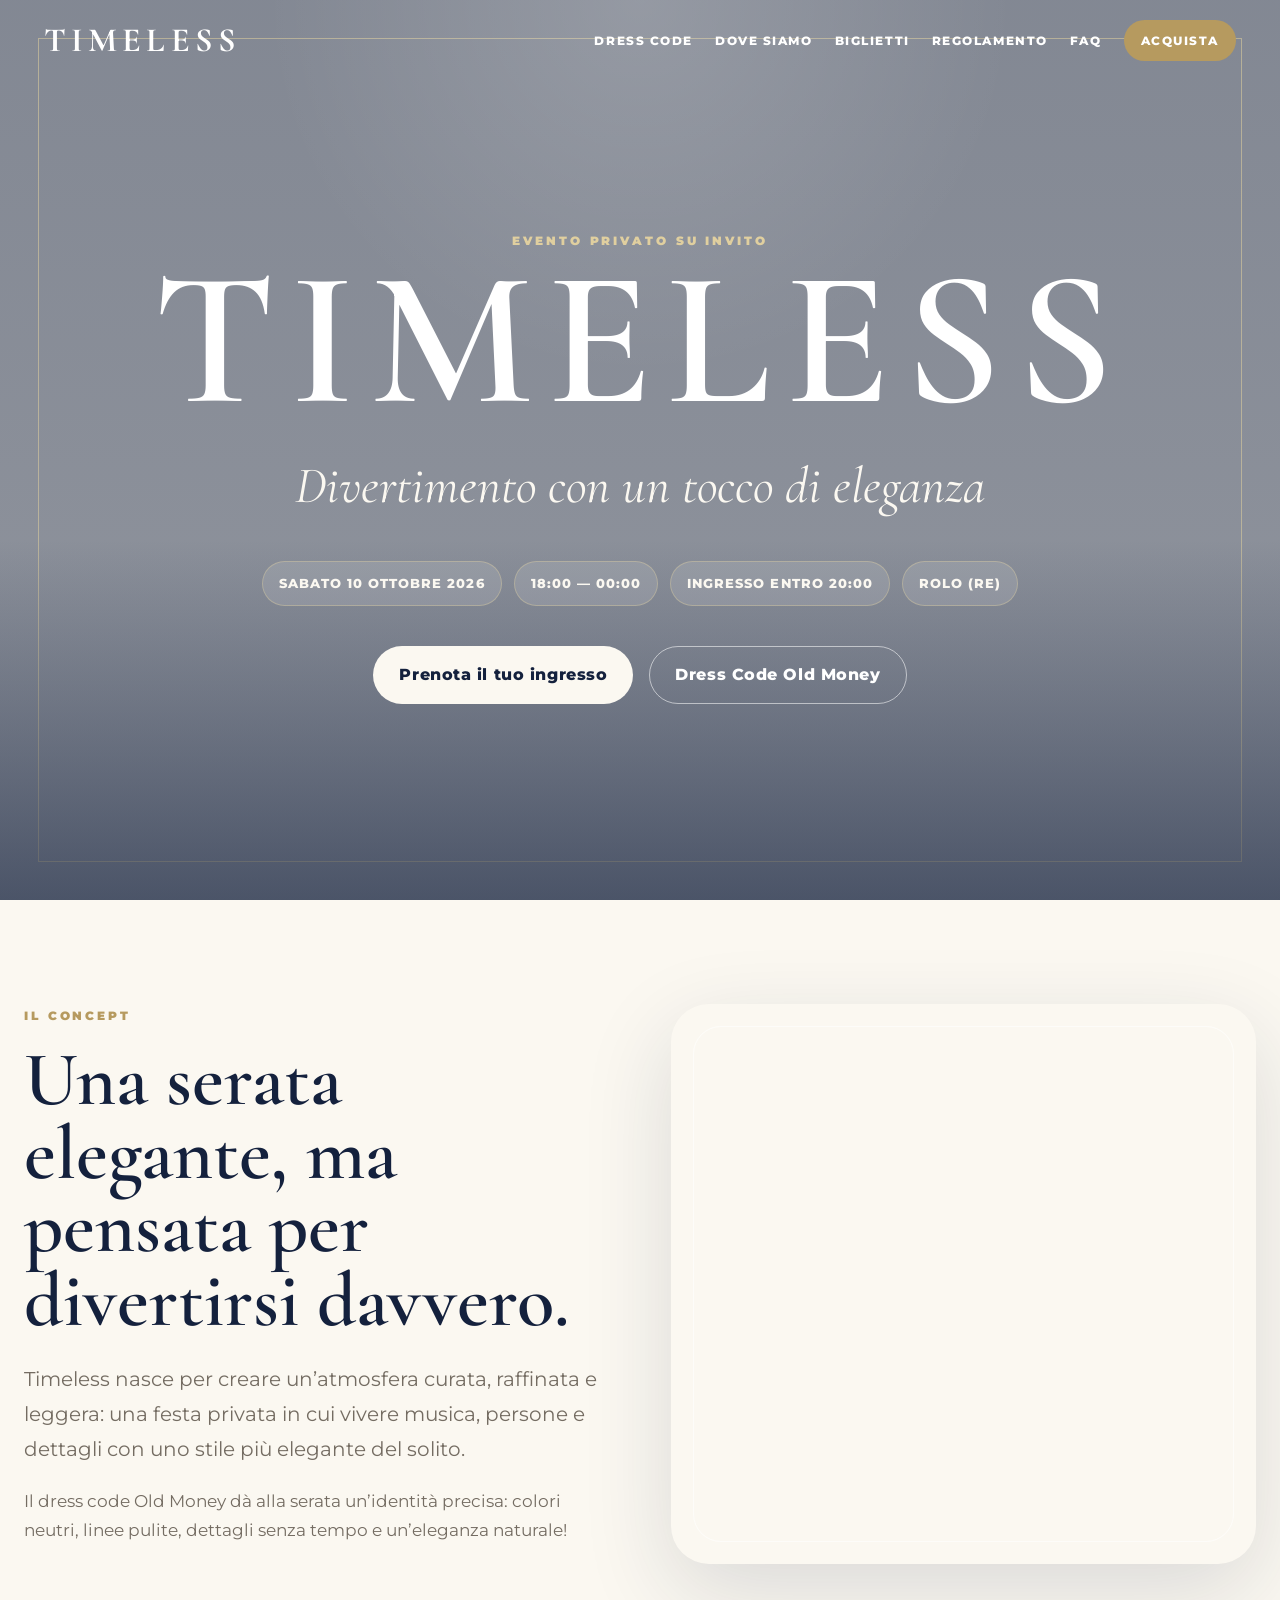
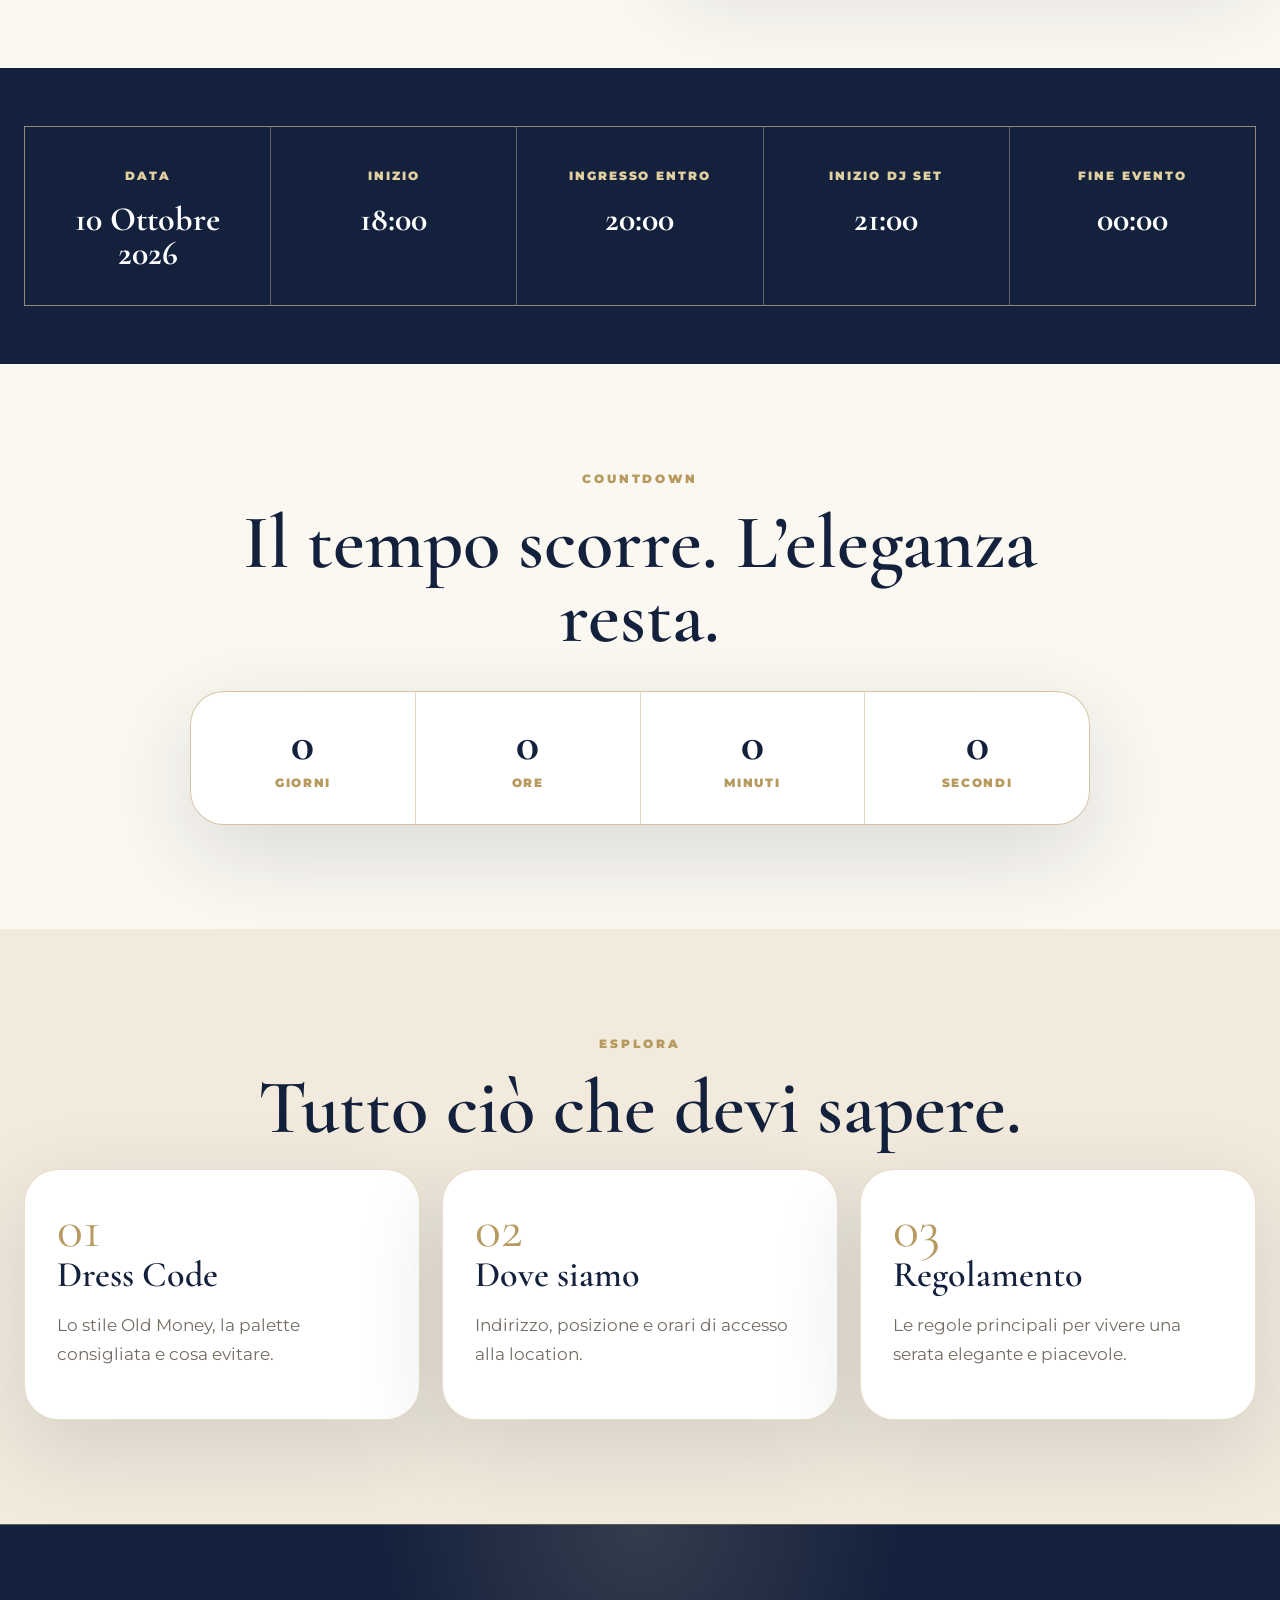
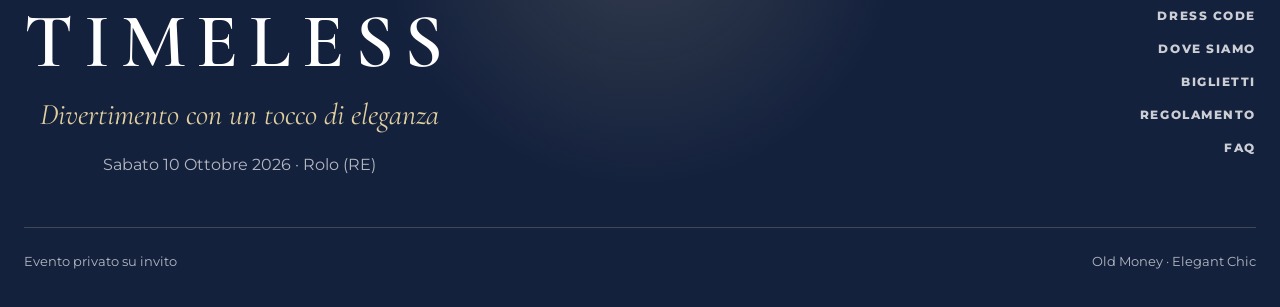
==== commit 2dbfd410: "Add files via upload" ====
--- a/index.html
+++ b/index.html
@@ -11,7 +11,7 @@
   <link rel="preconnect" href="https://fonts.googleapis.com">
   <link rel="preconnect" href="https://fonts.gstatic.com" crossorigin>
   <link href="https://fonts.googleapis.com/css2?family=Cormorant+Garamond:wght@500;600;700&family=Montserrat:wght@300;400;500;600;700;800&display=swap" rel="stylesheet">
-  <link rel="stylesheet" href="style.css">
+  <link rel="stylesheet" href="style.css?v=1002">
 </head>
 <body>
 
--- a/style.css
+++ b/style.css
@@ -792,3 +792,176 @@
     text-align: center;
   }
 }
+
+
+/* ======================
+   DARK MODE AUTOMATICA - TIMELESS
+   Attiva solo se il dispositivo/browser è in modalità scura.
+====================== */
+
+@media (prefers-color-scheme: dark) {
+  :root {
+    --ivory: #101725;
+    --cream: #151f33;
+    --white: #1b2740;
+    --ink: #f8f6f1;
+    --muted: rgba(248,246,241,.72);
+    --line: rgba(224,207,159,.24);
+    --shadow: 0 28px 90px rgba(0,0,0,.34);
+  }
+
+  body {
+    background: var(--ivory) !important;
+    color: var(--ink) !important;
+  }
+
+  .section {
+    background-color: var(--ivory);
+  }
+
+  .nav.scrolled,
+  body.inner-page .nav {
+    background: rgba(16,23,37,.94) !important;
+    color: #f8f6f1 !important;
+    border-bottom-color: rgba(224,207,159,.24);
+  }
+
+  .nav.scrolled .logo,
+  .nav.scrolled .menu a,
+  body.inner-page .nav .logo,
+  body.inner-page .nav .menu a {
+    color: #f8f6f1 !important;
+  }
+
+  .menu .cta,
+  body.inner-page .menu .cta,
+  .nav.scrolled .menu .cta {
+    background: var(--gold) !important;
+    color: #ffffff !important;
+  }
+
+  h1,
+  h2,
+  h3,
+  .page-hero h1,
+  .price {
+    color: #f8f6f1 !important;
+  }
+
+  p,
+  li,
+  span,
+  .page-hero p {
+    color: var(--muted);
+  }
+
+  .label,
+  .ticket-type,
+  .parking-address,
+  .kicker {
+    color: var(--gold-soft) !important;
+  }
+
+  .hero h1,
+  .hero .slogan,
+  .hero .kicker,
+  .hero .meta span {
+    color: #ffffff !important;
+  }
+
+  .hero {
+    background:
+      linear-gradient(rgba(7,12,22,.62), rgba(7,12,22,.58)),
+      url("https://images.unsplash.com/photo-1519671482749-fd09be7ccebf?auto=format&fit=crop&w=2200&q=85") center/cover !important;
+  }
+
+  .page-hero {
+    background:
+      linear-gradient(rgba(7,12,22,.72), rgba(7,12,22,.86)),
+      var(--bg) center/cover !important;
+  }
+
+  .card,
+  .feature,
+  .ticket,
+  .location-box,
+  .faq-item,
+  .parking-card,
+  .parking-map-box,
+  .countdown div,
+  .rules-list {
+    background: #1b2740 !important;
+    border-color: rgba(224,207,159,.24) !important;
+  }
+
+  .ticket.featured {
+    background: linear-gradient(180deg, #1b2740, #151f33) !important;
+    border-color: rgba(224,207,159,.45) !important;
+  }
+
+  .info-band,
+  .info-item,
+  footer,
+  .premium-footer {
+    background: #0c1424 !important;
+  }
+
+  .info-item strong,
+  footer h2,
+  footer p,
+  footer span,
+  .premium-footer h2,
+  .premium-footer p,
+  .premium-footer span,
+  .footer-links a {
+    color: #f8f6f1 !important;
+  }
+
+  .footer-brand p,
+  footer p {
+    color: var(--gold-soft) !important;
+  }
+
+  .btn.light {
+    background: transparent !important;
+    color: #f8f6f1 !important;
+    border-color: rgba(224,207,159,.35) !important;
+  }
+
+  .btn.primary {
+    background: var(--gold) !important;
+    color: #ffffff !important;
+  }
+
+  .hero .btn.primary {
+    background: #f8f6f1 !important;
+    color: #14213d !important;
+  }
+
+  .hero .btn.light {
+    color: #ffffff !important;
+    border-color: rgba(255,255,255,.55) !important;
+  }
+
+  .parking-section {
+    background:
+      radial-gradient(circle at top, rgba(224,207,159,.09), transparent 34%),
+      #151f33 !important;
+  }
+
+  .parking-warning {
+    background: #0c1424 !important;
+  }
+
+  .swatch span {
+    color: #14213d !important;
+  }
+
+  .reveal {
+    opacity: 0;
+  }
+
+  .reveal.visible {
+    opacity: 1;
+  }
+}
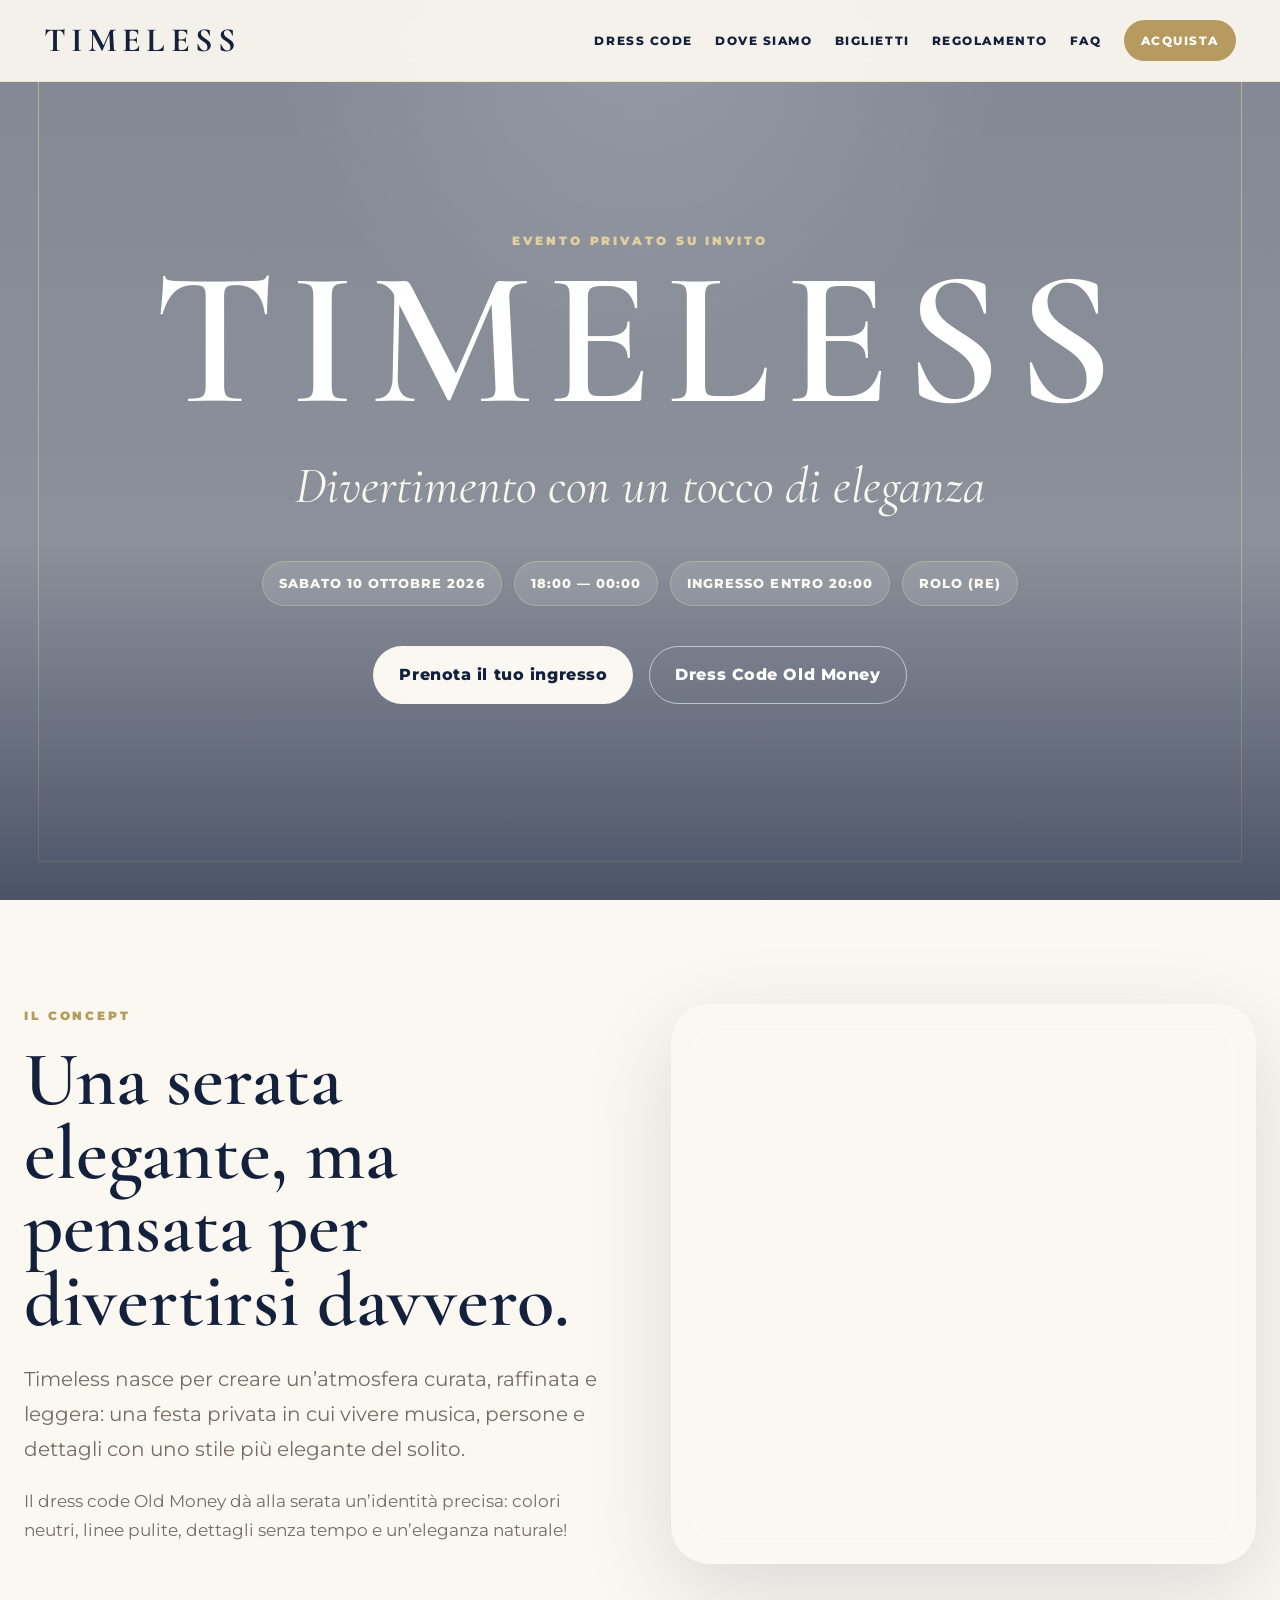
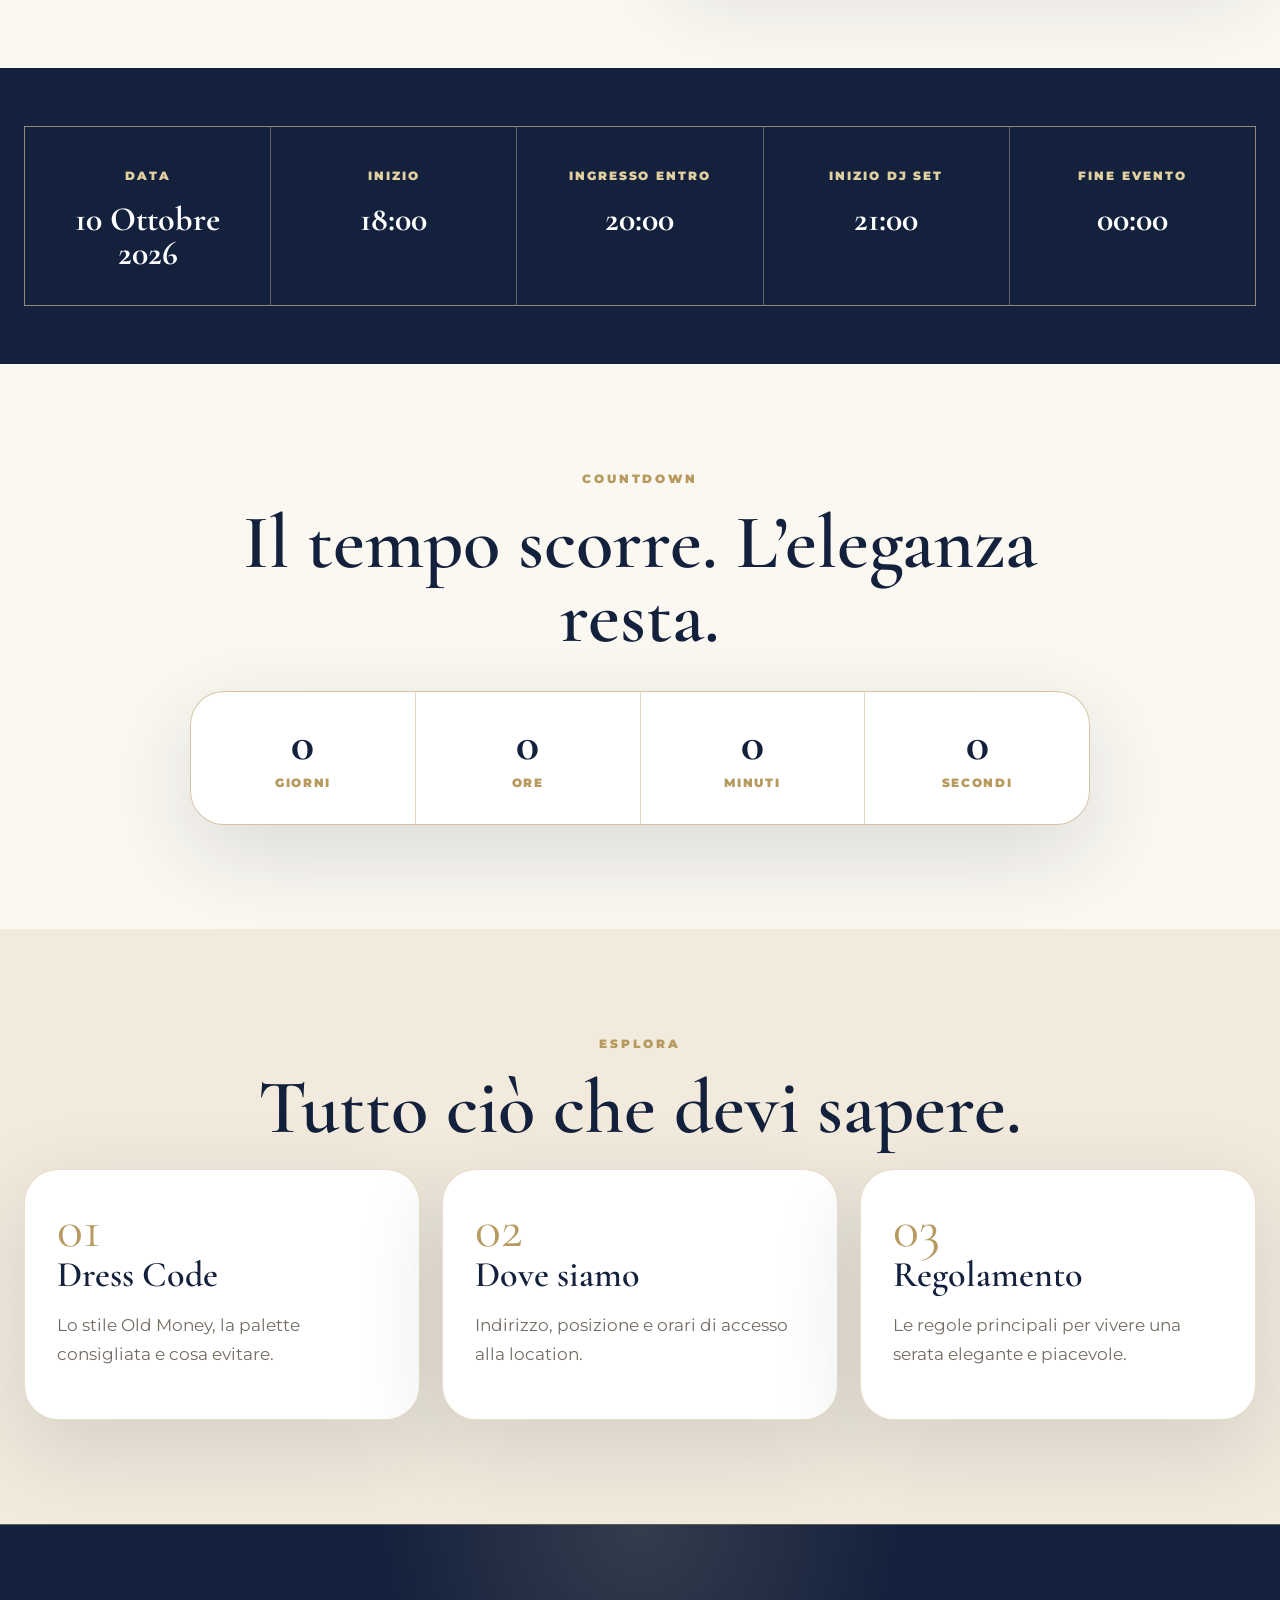
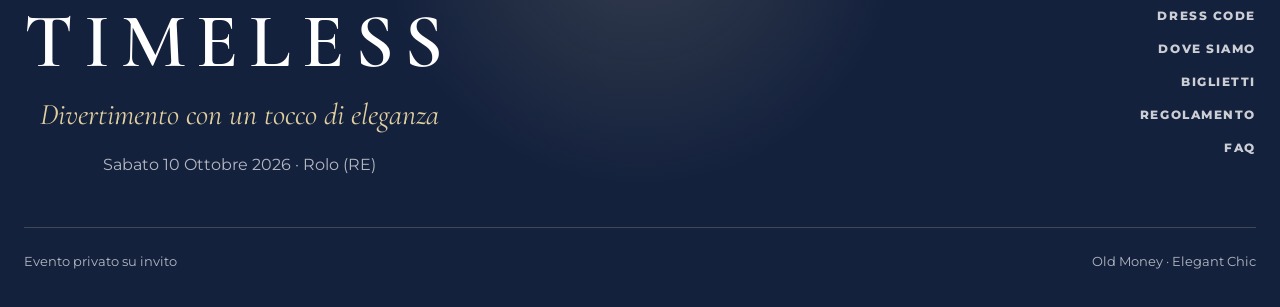
==== commit a0e8466e: "Update index.html" ====
--- a/index.html
+++ b/index.html
@@ -11,7 +11,7 @@
   <link rel="preconnect" href="https://fonts.googleapis.com">
   <link rel="preconnect" href="https://fonts.gstatic.com" crossorigin>
   <link href="https://fonts.googleapis.com/css2?family=Cormorant+Garamond:wght@500;600;700&family=Montserrat:wght@300;400;500;600;700;800&display=swap" rel="stylesheet">
-  <link rel="stylesheet" href="style.css?v=1002">
+  <link rel="stylesheet" href="style.css?v=1006">
 </head>
 <body>
 
--- a/style.css
+++ b/style.css
@@ -965,3 +965,76 @@
     opacity: 1;
   }
 }
+
+/* FIX DARK MODE - CONTRASTI */
+
+@media (prefers-color-scheme: dark) {
+  .countdown strong {
+    color: #f8f6f1 !important;
+  }
+
+  .countdown span {
+    color: #e0cf9f !important;
+  }
+
+  .rule strong {
+    color: #f8f6f1 !important;
+  }
+
+  .rule span {
+    color: rgba(248,246,241,.82) !important;
+  }
+
+  .rules-list {
+    background: #1b2740 !important;
+  }
+
+  .rule {
+    border-bottom-color: rgba(224,207,159,.25) !important;
+  }
+}
+
+/* BARRA SOTTO MENU ANCHE IN HOME */
+
+.nav {
+  border-bottom: 1px solid rgba(224,207,159,.35) !important;
+}
+
+/* NAVBAR SEMPRE VISIBILE ANCHE IN HOME */
+
+.nav {
+  background: rgba(251,248,241,.94) !important;
+  backdrop-filter: blur(18px);
+  border-bottom: 1px solid rgba(224,207,159,.35) !important;
+  color: #14213d !important;
+}
+
+.nav .logo,
+.nav .menu a {
+  color: #14213d !important;
+}
+
+.nav .menu .cta {
+  background: #b69a5f !important;
+  color: #ffffff !important;
+}
+
+/* NAVBAR SCURA SOLO IN DARK MODE */
+
+@media (prefers-color-scheme: dark) {
+  .nav {
+    background: rgba(16,23,37,.96) !important;
+    border-bottom: 1px solid rgba(224,207,159,.35) !important;
+    color: #f8f6f1 !important;
+  }
+
+  .nav .logo,
+  .nav .menu a {
+    color: #f8f6f1 !important;
+  }
+
+  .nav .menu .cta {
+    background: #b69a5f !important;
+    color: #ffffff !important;
+  }
+}
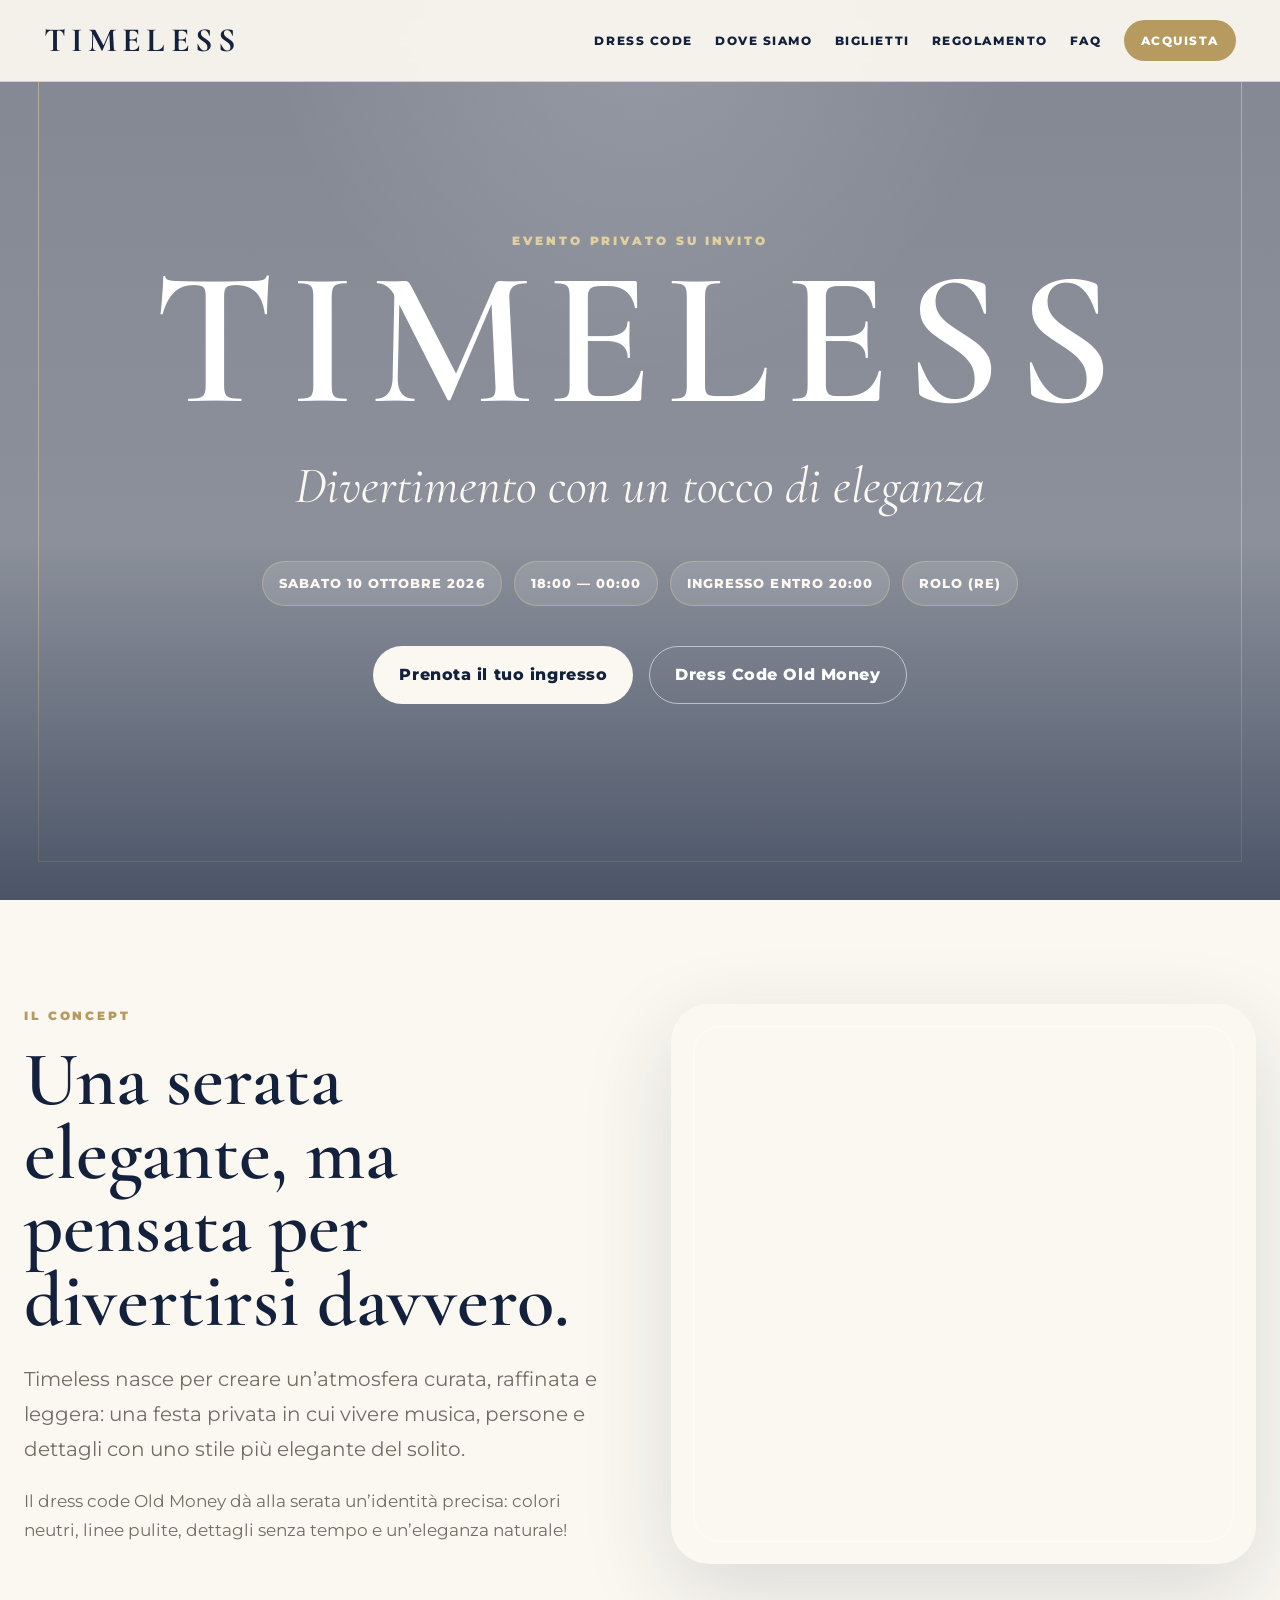
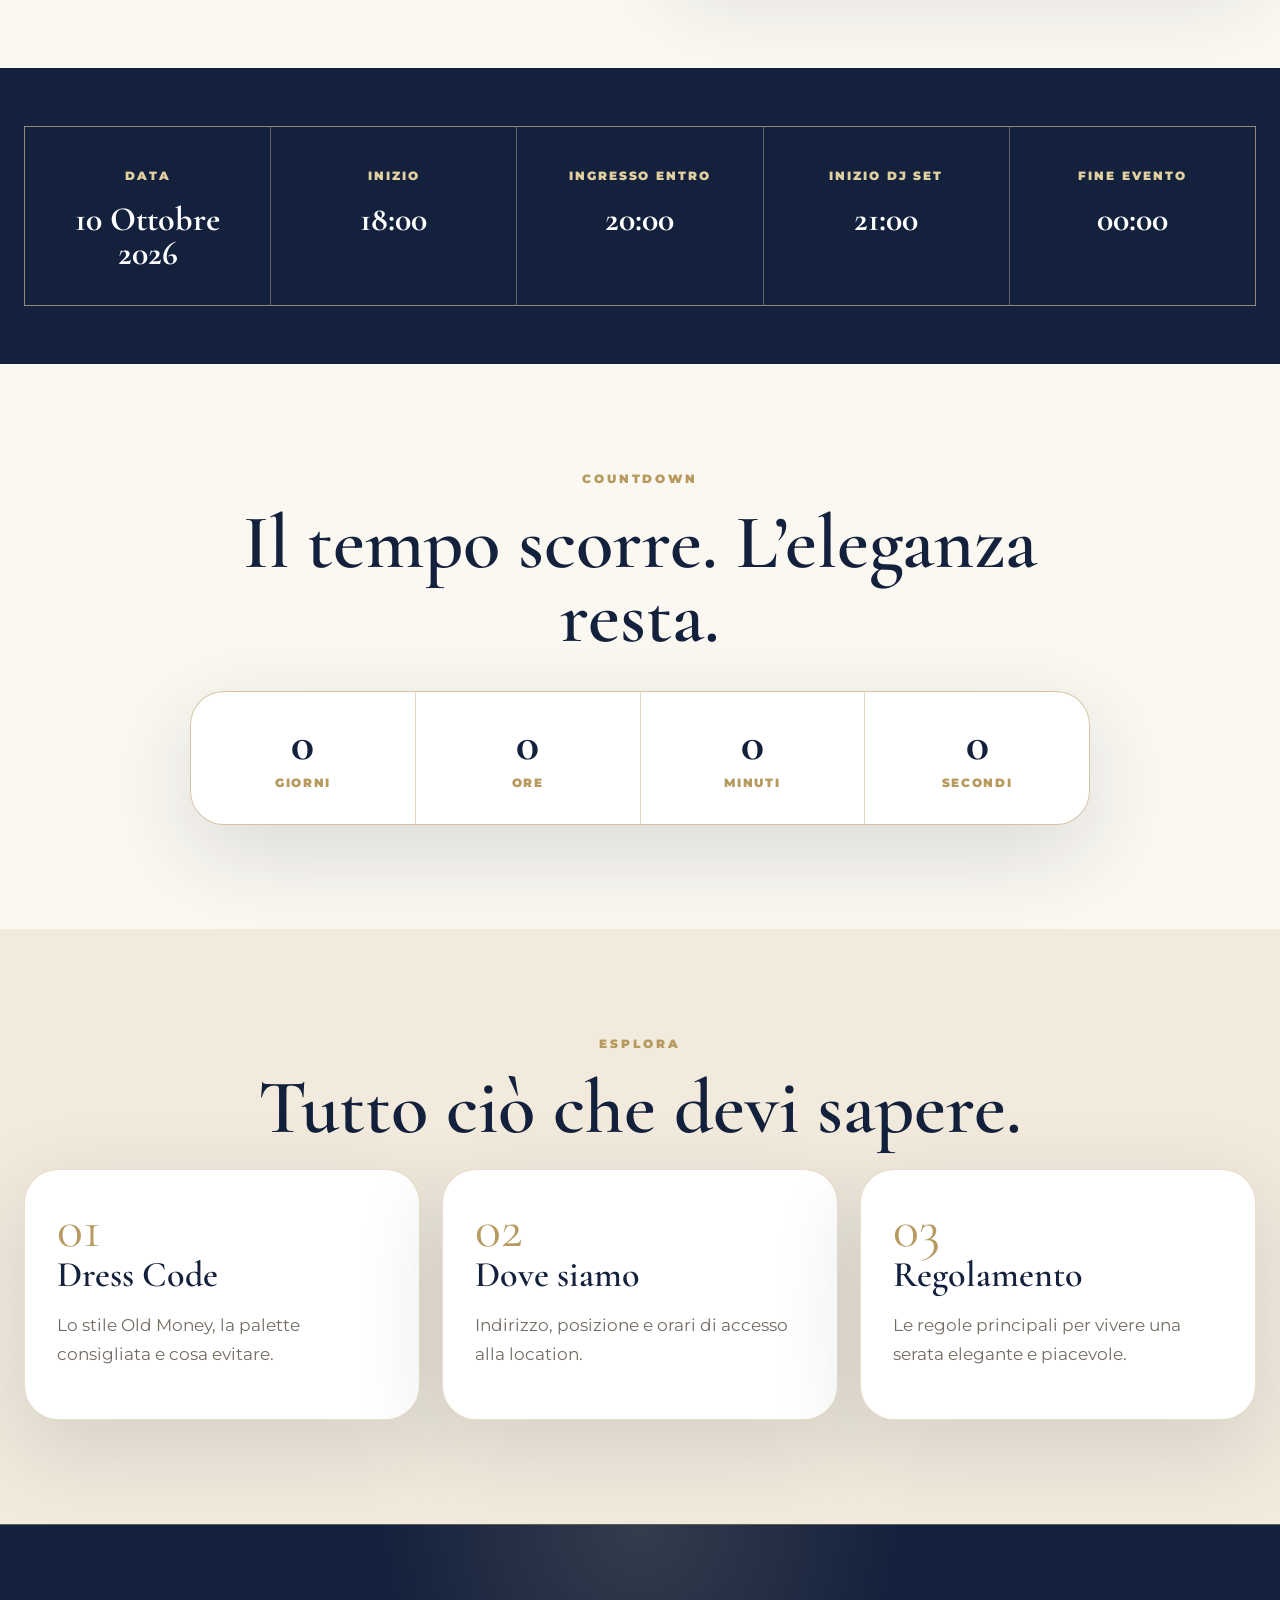
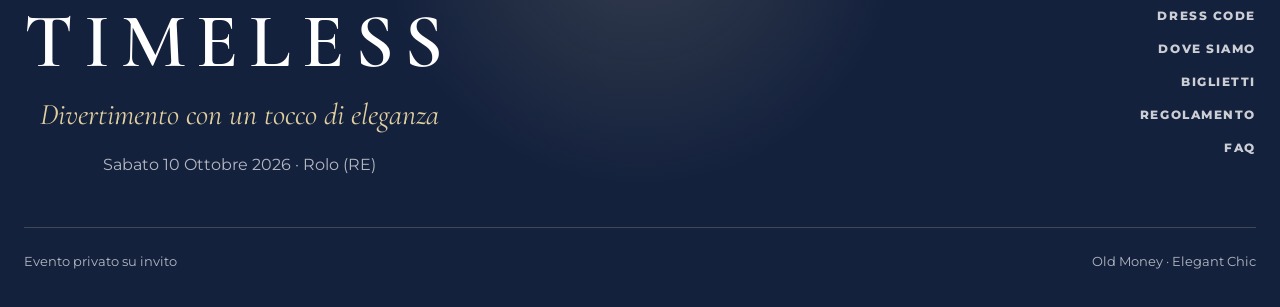
==== commit 8a29a417: "Add files via upload" ====
--- a/index.html
+++ b/index.html
@@ -11,7 +11,7 @@
   <link rel="preconnect" href="https://fonts.googleapis.com">
   <link rel="preconnect" href="https://fonts.gstatic.com" crossorigin>
   <link href="https://fonts.googleapis.com/css2?family=Cormorant+Garamond:wght@500;600;700&family=Montserrat:wght@300;400;500;600;700;800&display=swap" rel="stylesheet">
-  <link rel="stylesheet" href="style.css?v=1006">
+  <link rel="stylesheet" href="style.css?v=1008">
 </head>
 <body>
 
--- a/style.css
+++ b/style.css
@@ -38,7 +38,11 @@
   width:100%;
   z-index:100;
   transition:.3s ease;
-  color:var(--white);
+  background:rgba(251,248,241,.94);
+  backdrop-filter:blur(18px);
+  -webkit-backdrop-filter:blur(18px);
+  border-bottom:1px solid var(--line);
+  color:var(--navy);
 }
 
 .nav.scrolled,
@@ -966,51 +970,24 @@
   }
 }
 
-/* FIX DARK MODE - CONTRASTI */
-
-@media (prefers-color-scheme: dark) {
-  .countdown strong {
-    color: #f8f6f1 !important;
-  }
-
-  .countdown span {
-    color: #e0cf9f !important;
-  }
-
-  .rule strong {
-    color: #f8f6f1 !important;
-  }
-
-  .rule span {
-    color: rgba(248,246,241,.82) !important;
-  }
-
-  .rules-list {
-    background: #1b2740 !important;
-  }
-
-  .rule {
-    border-bottom-color: rgba(224,207,159,.25) !important;
-  }
-}
-
-/* BARRA SOTTO MENU ANCHE IN HOME */
-
-.nav {
-  border-bottom: 1px solid rgba(224,207,159,.35) !important;
-}
-
-/* NAVBAR SEMPRE VISIBILE ANCHE IN HOME */
-
+
+/* =========================================================
+   FIX FINALE NAVBAR + MENU MOBILE + DARK MODE
+   Questo blocco deve restare in fondo al file.
+========================================================= */
+
+/* Navbar sempre leggibile anche nella Home */
 .nav {
   background: rgba(251,248,241,.94) !important;
-  backdrop-filter: blur(18px);
-  border-bottom: 1px solid rgba(224,207,159,.35) !important;
+  backdrop-filter: blur(18px) !important;
+  -webkit-backdrop-filter: blur(18px) !important;
+  border-bottom: 1px solid rgba(182,154,95,.38) !important;
   color: #14213d !important;
 }
 
 .nav .logo,
-.nav .menu a {
+.nav .menu a,
+.nav .menu-toggle {
   color: #14213d !important;
 }
 
@@ -1019,22 +996,102 @@
   color: #ffffff !important;
 }
 
-/* NAVBAR SCURA SOLO IN DARK MODE */
-
+/* Menu mobile chiaro */
+@media(max-width: 920px) {
+  .menu {
+    background: rgba(251,248,241,.98) !important;
+    color: #14213d !important;
+    border-bottom: 1px solid rgba(182,154,95,.38) !important;
+    box-shadow: 0 22px 60px rgba(20,33,61,.12);
+  }
+
+  .menu.open {
+    display: flex !important;
+  }
+
+  .menu a {
+    color: #14213d !important;
+  }
+
+  .menu .cta {
+    background: #b69a5f !important;
+    color: #ffffff !important;
+  }
+}
+
+/* Contrasti corretti in dark mode */
 @media (prefers-color-scheme: dark) {
-  .nav {
+  .nav,
+  .nav.scrolled,
+  body.inner-page .nav {
     background: rgba(16,23,37,.96) !important;
+    backdrop-filter: blur(18px) !important;
+    -webkit-backdrop-filter: blur(18px) !important;
     border-bottom: 1px solid rgba(224,207,159,.35) !important;
     color: #f8f6f1 !important;
   }
 
   .nav .logo,
-  .nav .menu a {
+  .nav .menu a,
+  .nav .menu-toggle,
+  .nav.scrolled .logo,
+  .nav.scrolled .menu a,
+  body.inner-page .nav .logo,
+  body.inner-page .nav .menu a {
     color: #f8f6f1 !important;
   }
 
-  .nav .menu .cta {
+  .nav .menu .cta,
+  .nav.scrolled .menu .cta,
+  body.inner-page .nav .menu .cta {
     background: #b69a5f !important;
     color: #ffffff !important;
   }
-}
+
+  @media(max-width: 920px) {
+    .menu,
+    .menu.open {
+      background: rgba(16,23,37,.98) !important;
+      color: #f8f6f1 !important;
+      border-bottom: 1px solid rgba(224,207,159,.35) !important;
+      box-shadow: 0 24px 70px rgba(0,0,0,.35);
+    }
+
+    .menu a {
+      color: #f8f6f1 !important;
+    }
+
+    .menu .cta {
+      background: #b69a5f !important;
+      color: #ffffff !important;
+    }
+  }
+
+  .countdown strong {
+    color: #f8f6f1 !important;
+  }
+
+  .countdown span {
+    color: #e0cf9f !important;
+  }
+
+  .rule strong {
+    color: #f8f6f1 !important;
+  }
+
+  .rule span {
+    color: rgba(248,246,241,.84) !important;
+  }
+
+  .rules-list {
+    background: #1b2740 !important;
+  }
+
+  .rule {
+    border-bottom-color: rgba(224,207,159,.25) !important;
+  }
+
+  .ticket-note {
+    color: rgba(248,246,241,.72) !important;
+  }
+}
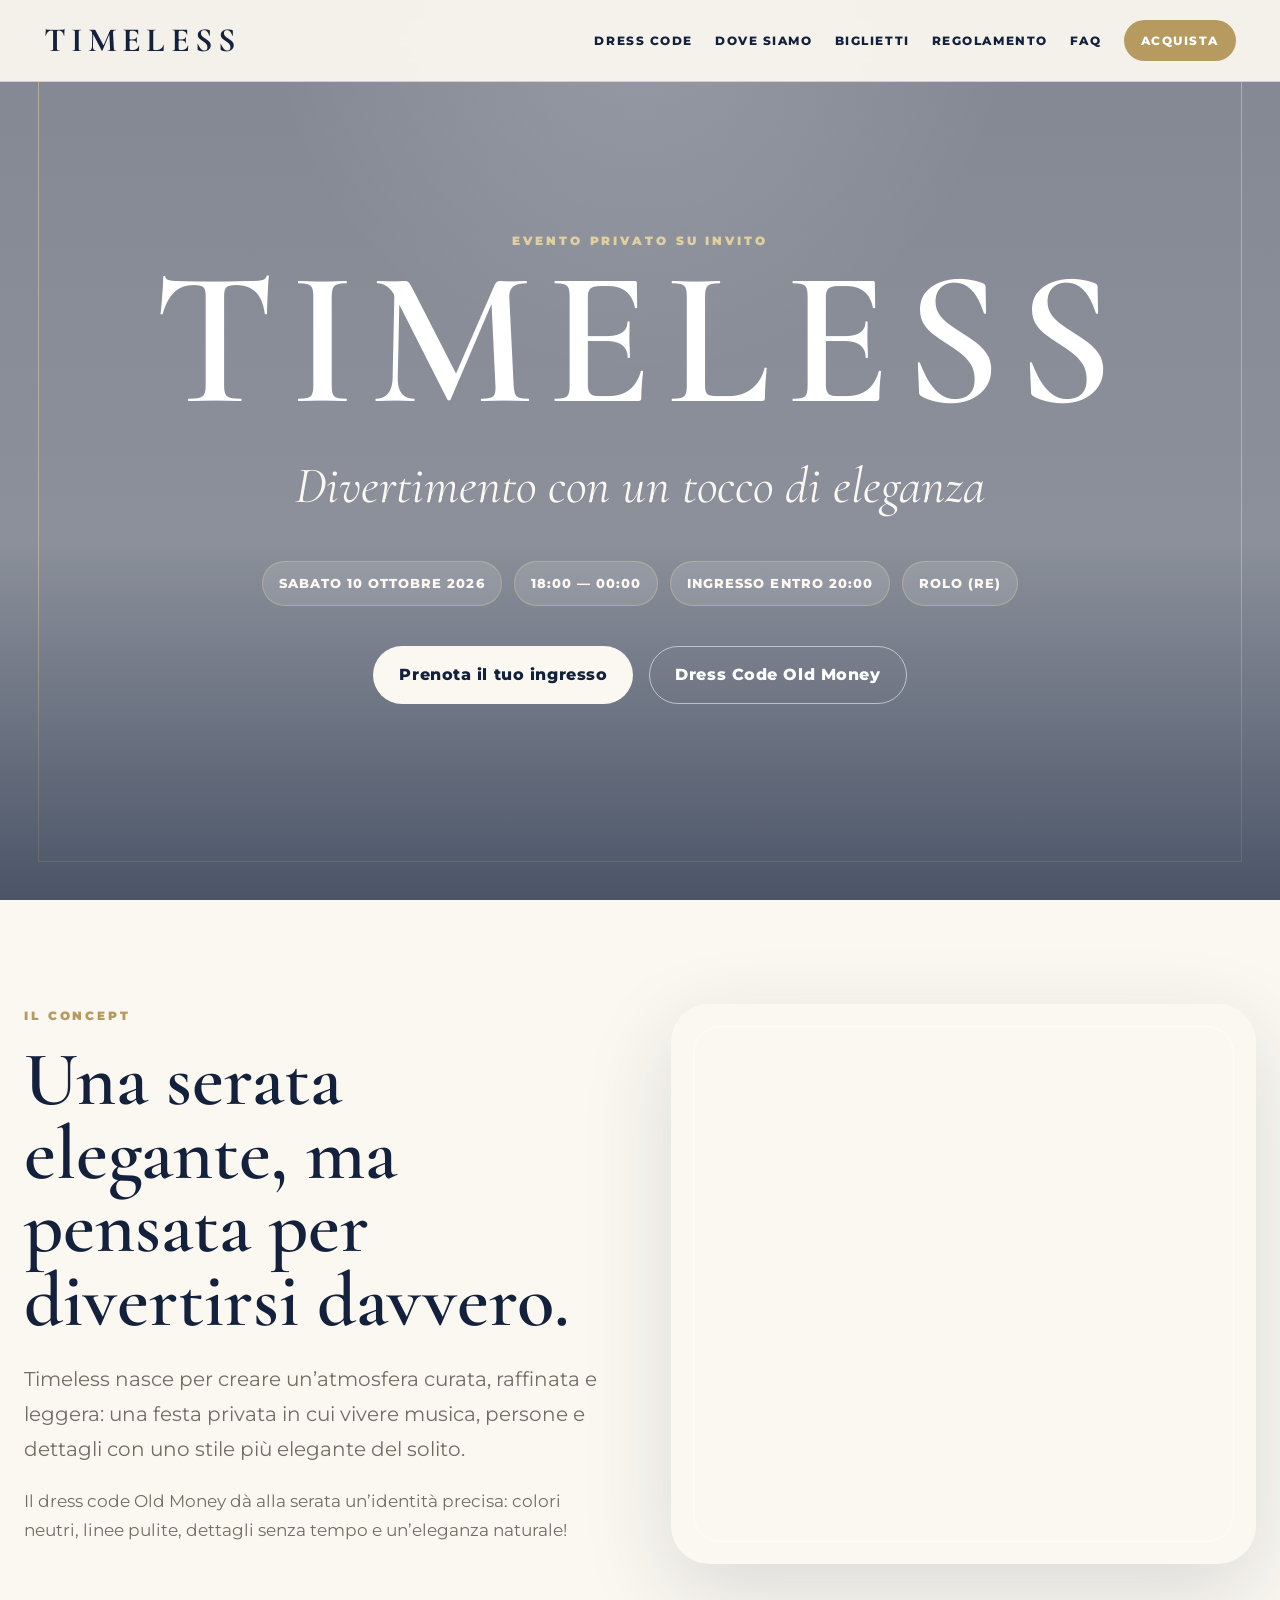
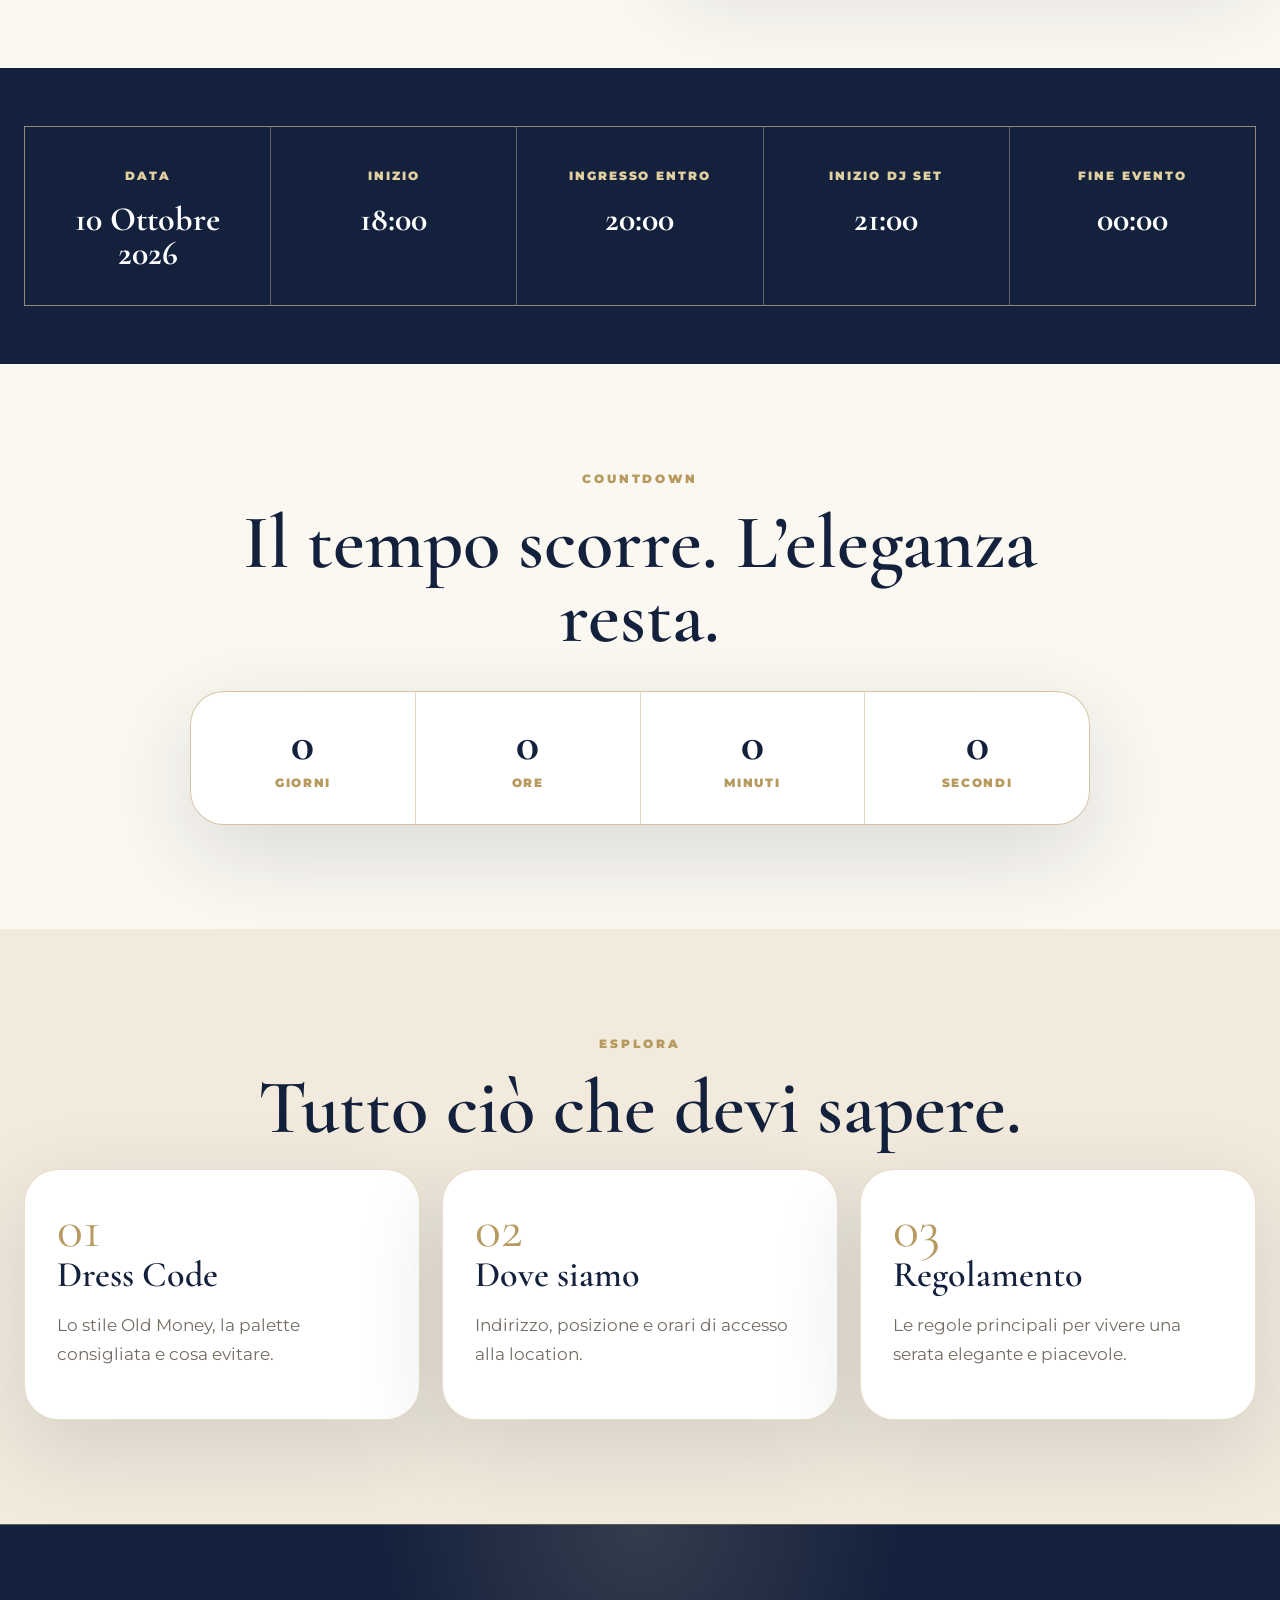
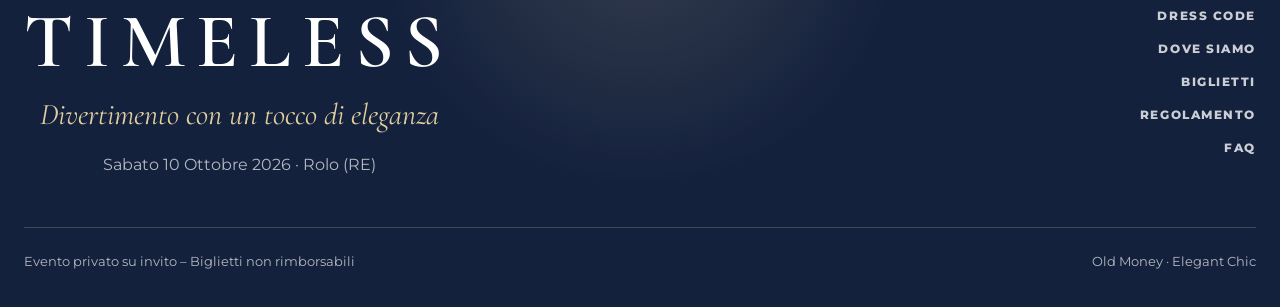
==== commit d4d6485b: "Update index.html footer aggiornato" ====
--- a/index.html
+++ b/index.html
@@ -1,6 +1,14 @@
 <!doctype html>
 <html lang="it">
 <head>
+  <!-- Google tag (gtag.js) -->
+<script async src="https://www.googletagmanager.com/gtag/js?id=G-56N1FHNM42"></script>
+<script>
+  window.dataLayer = window.dataLayer || [];
+  function gtag(){dataLayer.push(arguments);}
+  gtag('js', new Date());
+  gtag('config', 'G-56N1FHNM42');
+</script>
   <meta charset="utf-8">
   <meta name="viewport" content="width=device-width, initial-scale=1">
   <title>Home | Timeless</title>
@@ -117,7 +125,7 @@
   </div>
 
   <div class="footer-bottom">
-    <span>Evento privato su invito</span>
+    <span>Evento privato su invito – Biglietti non rimborsabili</span>
     <span>Old Money · Elegant Chic</span>
   </div>
 </footer>
